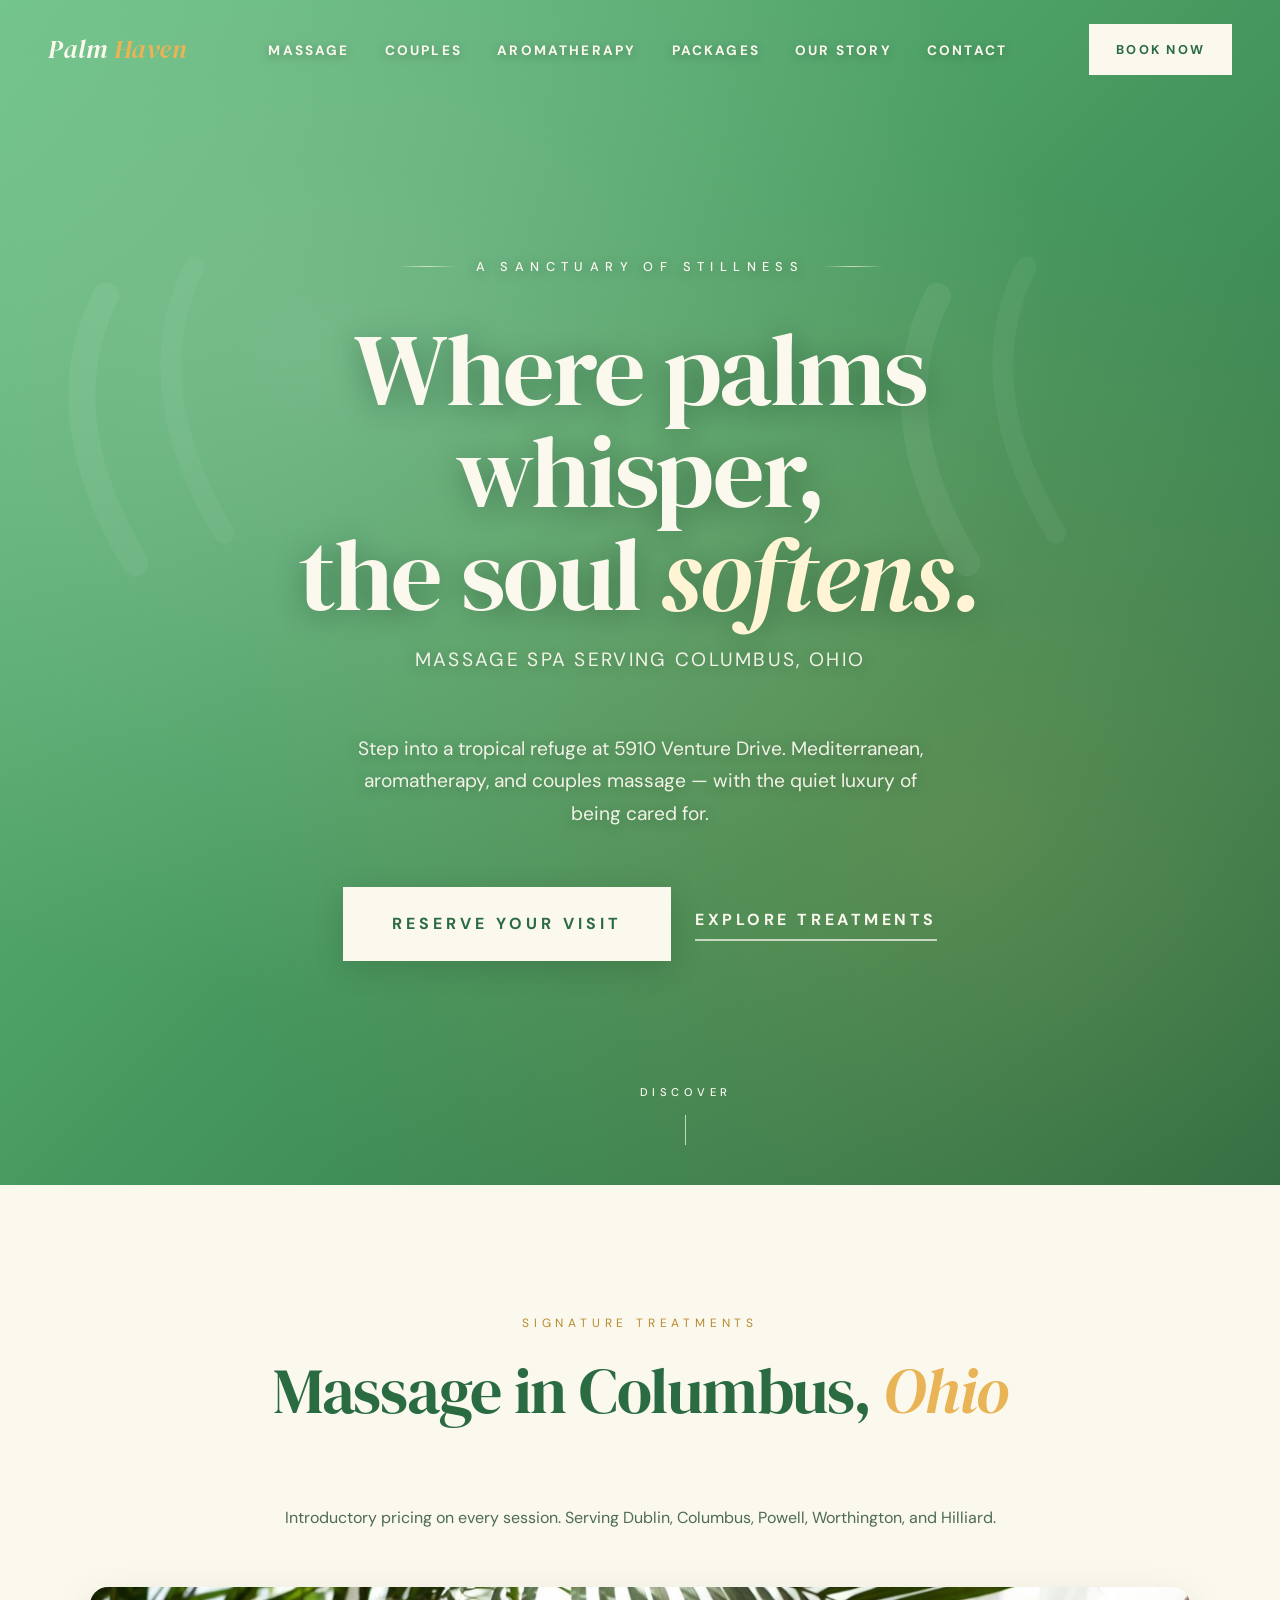
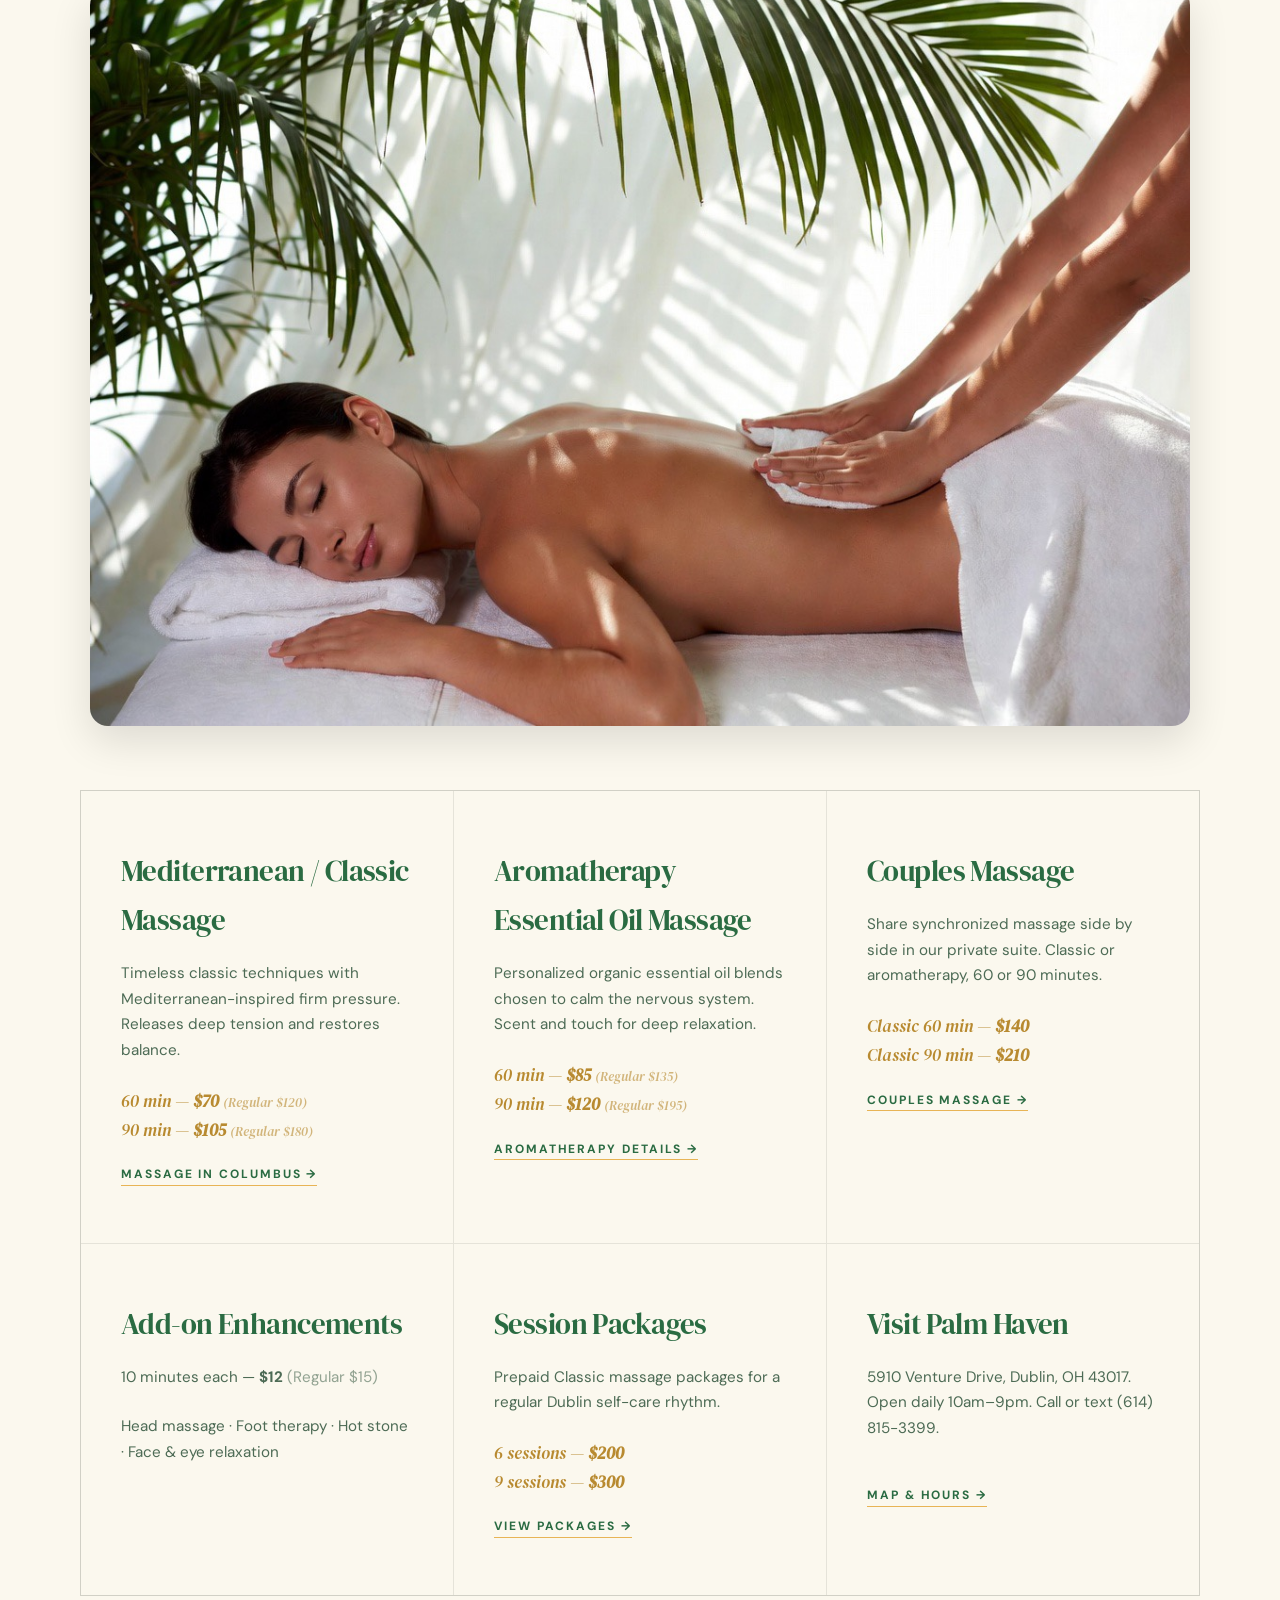
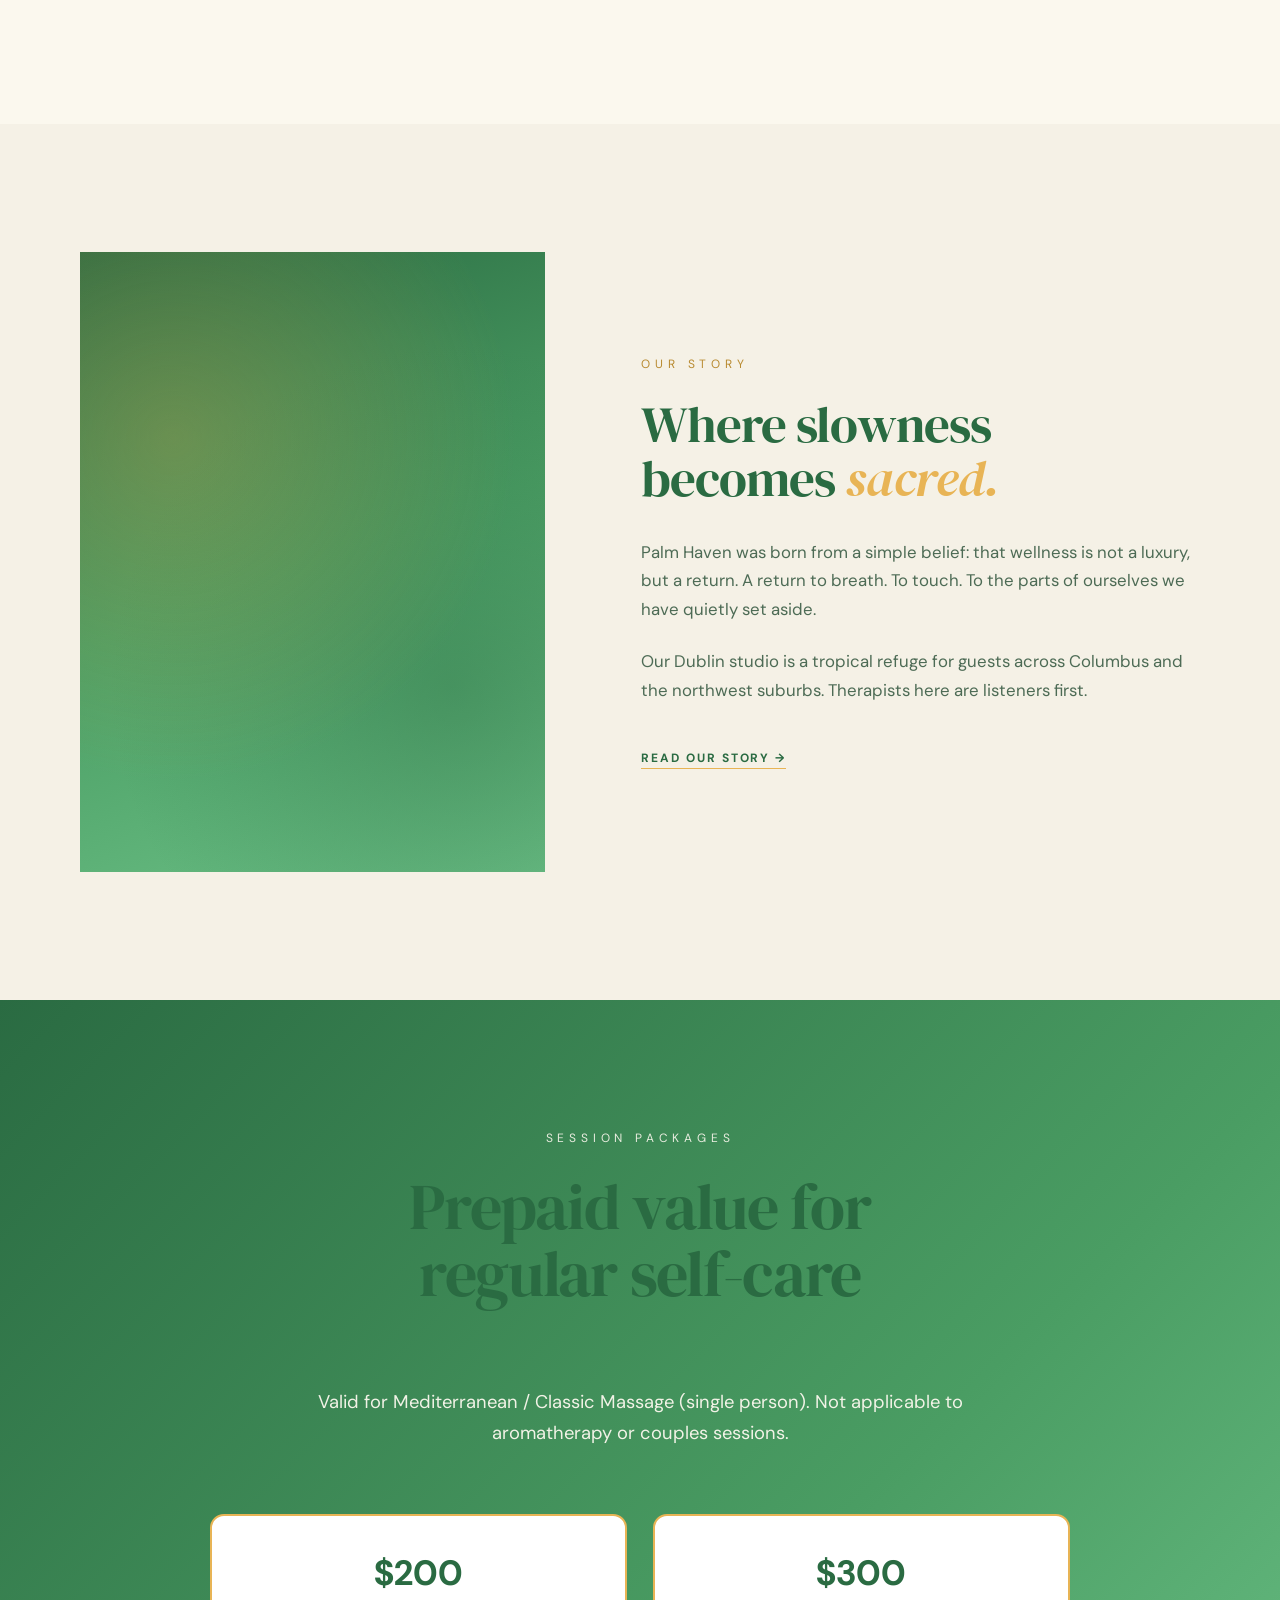
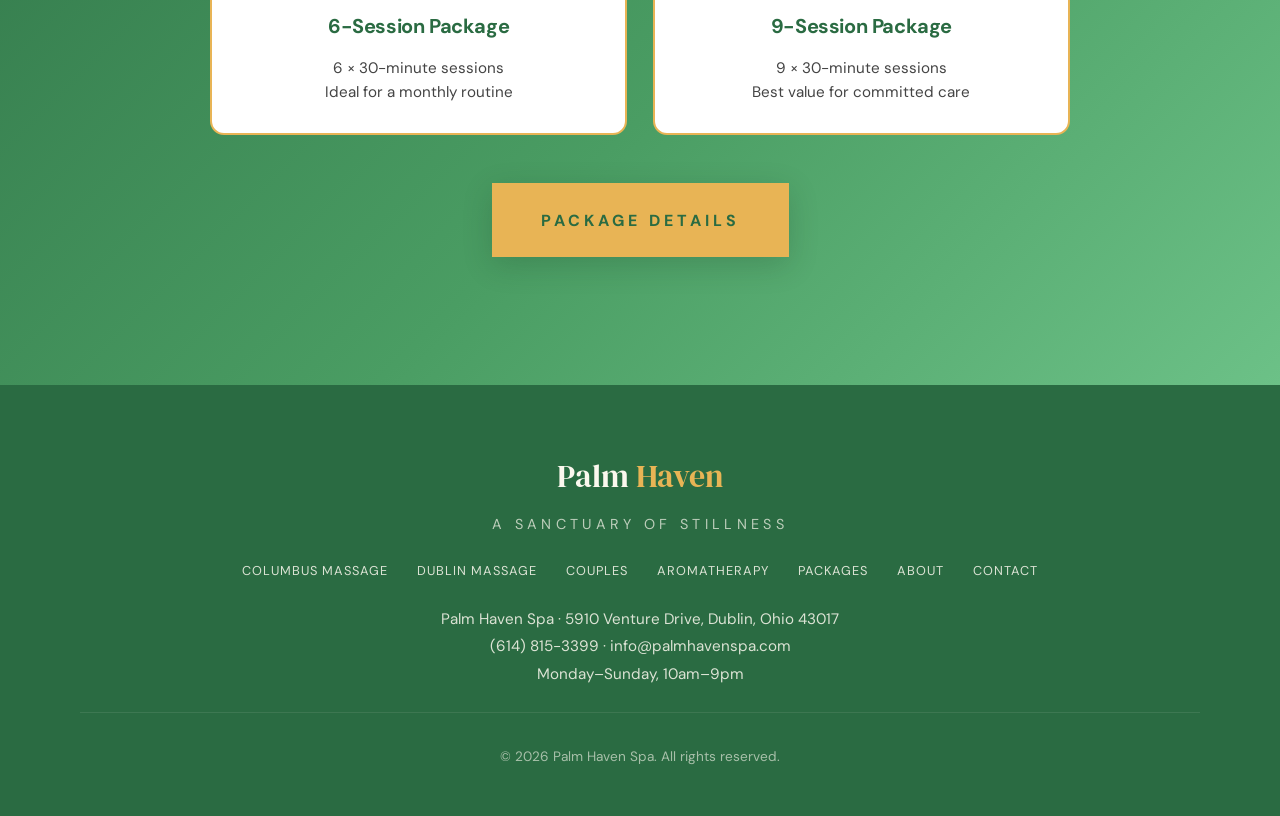
==== index.html @ 1893ad21 "Update index.html" ====
<!DOCTYPE html>
<html lang="en">
<head>
  <meta charset="UTF-8">
  <meta name="viewport" content="width=device-width, initial-scale=1.0">
  <title>Massage Spa in Columbus, Ohio | Palm Haven Spa</title>
  <meta name="description" content="Massage spa serving Columbus, Ohio. Classic 60 min $70, 90 min $105. Northwest Columbus studio in Dublin at 5910 Venture Drive. Open daily 10am–9pm.">
  <link rel="canonical" href="https://palmhavenspa.com/">
  <meta property="og:title" content="Massage Spa in Columbus, Ohio | Palm Haven Spa">
  <meta property="og:description" content="Classic, aromatherapy, and couples massage for Columbus. Studio in Dublin, OH.">
  <meta property="og:url" content="https://palmhavenspa.com/">
  <meta property="og:type" content="website">
  <meta name="robots" content="index, follow">
  <link rel="preconnect" href="https://fonts.googleapis.com">
  <link rel="preconnect" href="https://fonts.gstatic.com" crossorigin>
  <link href="https://fonts.googleapis.com/css2?family=DM+Sans:wght@300;400;500;700&family=DM+Serif+Display:ital@0;1&display=swap" rel="stylesheet">
  <link rel="stylesheet" href="styles.css">
  <script type="application/ld+json">
  {
    "@context": "https://schema.org",
    "@type": "DaySpa",
    "name": "Palm Haven Spa",
    "url": "https://palmhavenspa.com/",
    "telephone": "+16148153399",
    "email": "info@palmhavenspa.com",
    "image": "https://palmhavenspa.com/images/6GaKy.jpg",
    "address": {
      "@type": "PostalAddress",
      "streetAddress": "5910 Venture Drive, Suite A",
      "addressLocality": "Dublin",
      "addressRegion": "OH",
      "postalCode": "43017",
      "addressCountry": "US"
    },
    "openingHours": "Mo-Su 10:00-21:00",
    "priceRange": "$$",
    "areaServed": ["Dublin OH", "Columbus OH", "Powell OH", "Worthington OH", "Hilliard OH"]
  }
  </script>
</head>
<body>
<nav>
  <a class="logo" href="/">Palm <span>Haven</span></a>
  <button class="nav-toggle" aria-label="Open menu"><span></span></button>
  <ul class="nav-links">
    <li><a href="/massage-columbus-ohio/">Massage</a></li>
    <li><a href="/couples-massage-columbus-ohio/">Couples</a></li>
    <li><a href="/aromatherapy-massage-dublin/">Aromatherapy</a></li>
    <li><a href="/packages/">Packages</a></li>
    <li><a href="/about/">Our Story</a></li>
    <li><a href="/contact/">Contact</a></li>
  </ul>
  <a href="https://www.vagaro.com/palmhavenspa" target="_blank" rel="noopener" class="nav-cta">Book Now</a>
</nav>

<section class="hero">
  <svg class="palm-decoration palm-decoration--left" viewBox="0 0 400 800" xmlns="http://www.w3.org/2000/svg" preserveAspectRatio="xMidYMid slice" aria-hidden="true">
    <path d="M120 200 Q80 280 140 380" fill="none" stroke="#fff" stroke-width="18" stroke-opacity="0.15" stroke-linecap="round"/>
    <path d="M180 180 Q140 260 200 360" fill="none" stroke="#fff" stroke-width="14" stroke-opacity="0.12" stroke-linecap="round"/>
  </svg>
  <svg class="palm-decoration palm-decoration--right" viewBox="0 0 400 800" xmlns="http://www.w3.org/2000/svg" preserveAspectRatio="xMidYMid slice" aria-hidden="true">
    <path d="M280 200 Q320 280 260 380" fill="none" stroke="#fff" stroke-width="18" stroke-opacity="0.15" stroke-linecap="round"/>
    <path d="M220 180 Q260 260 200 360" fill="none" stroke="#fff" stroke-width="14" stroke-opacity="0.12" stroke-linecap="round"/>
  </svg>
  <div class="hero-content">
    <div class="hero-eyebrow">A Sanctuary of Stillness</div>
    <h1>Where palms whisper,<br>the soul <em>softens.</em></h1>
    <p class="hero-sub">Massage spa serving Columbus, Ohio</p>
    <p>Step into a tropical refuge at 5910 Venture Drive. Mediterranean, aromatherapy, and couples massage — with the quiet luxury of being cared for.</p>
    <div class="hero-buttons">
      <a href="https://www.vagaro.com/palmhavenspa" target="_blank" rel="noopener" class="btn-primary">Reserve Your Visit</a>
      <a href="#services" class="btn-secondary">Explore Treatments</a>
    </div>
  </div>
  <div class="hero-scroll">Discover</div>
</section>

<section class="services" id="services">
  <div class="section-header">
    <div class="section-eyebrow">Signature Treatments</div>
    <h2>Massage in Columbus, <em>Ohio</em></h2>
  </div>
  <p style="text-align:center;max-width:720px;margin:0 auto 3.5rem;color:var(--ink-soft);">Introductory pricing on every session. Serving Dublin, Columbus, Powell, Worthington, and Hilliard.</p>
  <div style="max-width:1100px;margin:0 auto 4rem;border-radius:18px;overflow:hidden;box-shadow:0 15px 40px rgba(0,0,0,0.12);">
    <img src="images/6GaKy.jpg" alt="Relaxing professional massage at Palm Haven Spa in Dublin Ohio">
  </div>
  <div class="services-grid">
    <div class="service-card">
      <h3>Mediterranean / Classic Massage</h3>
      <p>Timeless classic techniques with Mediterranean-inspired firm pressure. Releases deep tension and restores balance.</p>
      <div class="service-price" style="font-size:1.05rem;">
        <div>60 min — <strong>$70</strong> <span style="font-size:0.82rem;opacity:0.6;">(Regular $120)</span></div>
        <div>90 min — <strong>$105</strong> <span style="font-size:0.82rem;opacity:0.6;">(Regular $180)</span></div>
      </div>
      <a class="card-link" href="/massage-columbus-ohio/">Massage in Columbus →</a>
    </div>
    <div class="service-card">
      <h3>Aromatherapy Essential Oil Massage</h3>
      <p>Personalized organic essential oil blends chosen to calm the nervous system. Scent and touch for deep relaxation.</p>
      <div class="service-price" style="font-size:1.05rem;">
        <div>60 min — <strong>$85</strong> <span style="font-size:0.82rem;opacity:0.6;">(Regular $135)</span></div>
        <div>90 min — <strong>$120</strong> <span style="font-size:0.82rem;opacity:0.6;">(Regular $195)</span></div>
      </div>
      <a class="card-link" href="/aromatherapy-massage-dublin/">Aromatherapy details →</a>
    </div>
    <div class="service-card">
      <h3>Couples Massage</h3>
      <p>Share synchronized massage side by side in our private suite. Classic or aromatherapy, 60 or 90 minutes.</p>
      <div class="service-price" style="font-size:1.05rem;">
        <div>Classic 60 min — <strong>$140</strong></div>
        <div>Classic 90 min — <strong>$210</strong></div>
      </div>
      <a class="card-link" href="/couples-massage-columbus-ohio/">Couples massage →</a>
    </div>
    <div class="service-card">
      <h3>Add-on Enhancements</h3>
      <p>10 minutes each — <strong>$12</strong> <span style="opacity:0.6;">(Regular $15)</span></p>
      <p style="margin-bottom:0;">Head massage · Foot therapy · Hot stone · Face &amp; eye relaxation</p>
    </div>
    <div class="service-card">
      <h3>Session Packages</h3>
      <p>Prepaid Classic massage packages for a regular Dublin self-care rhythm.</p>
      <div class="service-price" style="font-size:1.05rem;">
        <div>6 sessions — <strong>$200</strong></div>
        <div>9 sessions — <strong>$300</strong></div>
      </div>
      <a class="card-link" href="/packages/">View packages →</a>
    </div>
    <div class="service-card">
      <h3>Visit Palm Haven</h3>
      <p>5910 Venture Drive, Dublin, OH 43017. Open daily 10am–9pm. Call or text (614) 815-3399.</p>
      <a class="card-link" href="/contact/">Map &amp; hours →</a>
    </div>
  </div>
</section>

<section id="story">
  <div class="story">
    <div class="story-image" role="img" aria-label="Palm Haven Spa sanctuary"></div>
    <div class="story-text">
      <div class="section-eyebrow">Our Story</div>
      <h2>Where slowness<br>becomes <em>sacred.</em></h2>
      <p>Palm Haven was born from a simple belief: that wellness is not a luxury, but a return. A return to breath. To touch. To the parts of ourselves we have quietly set aside.</p>
      <p>Our Dublin studio is a tropical refuge for guests across Columbus and the northwest suburbs. Therapists here are listeners first.</p>
      <a class="card-link" href="/about/">Read our story →</a>
    </div>
  </div>
</section>

<section class="ritual" id="packages-preview">
  <div class="section-header">
    <div class="section-eyebrow" style="color:var(--cream);opacity:0.9;">Session Packages</div>
    <h2>Prepaid value for<br>regular self-care</h2>
  </div>
  <p class="ritual-text">Valid for Mediterranean / Classic Massage (single person). Not applicable to aromatherapy or couples sessions.</p>
  <div class="pkg-grid">
    <div class="pkg-card">
      <div class="amt">$200</div>
      <h3>6-Session Package</h3>
      <p>6 × 30-minute sessions<br>Ideal for a monthly routine</p>
    </div>
    <div class="pkg-card">
      <div class="amt">$300</div>
      <h3>9-Session Package</h3>
      <p>9 × 30-minute sessions<br>Best value for committed care</p>
    </div>
  </div>
  <div style="text-align:center;margin-top:3rem;">
    <a href="/packages/" class="btn-primary" style="background:var(--gold);border-color:var(--gold);color:var(--leaf-deep);">Package details</a>
  </div>
</section>

<footer>
  <a class="footer-logo" href="/">Palm <span>Haven</span></a>
  <div class="footer-tag">A Sanctuary of Stillness</div>
  <div class="footer-nav">
    <a href="/massage-columbus-ohio/">Columbus Massage</a>
    <a href="/massage-dublin-ohio/">Dublin Massage</a>
    <a href="/couples-massage-columbus-ohio/">Couples</a>
    <a href="/aromatherapy-massage-dublin/">Aromatherapy</a>
    <a href="/packages/">Packages</a>
    <a href="/about/">About</a>
    <a href="/contact/">Contact</a>
  </div>
  <div class="footer-nap">
    Palm Haven Spa · 5910 Venture Drive, Dublin, Ohio 43017<br>
    <a href="tel:+16148153399">(614) 815-3399</a> · <a href="mailto:info@palmhavenspa.com">info@palmhavenspa.com</a><br>
    Monday–Sunday, 10am–9pm
  </div>
  <div class="footer-bottom">© 2026 Palm Haven Spa. All rights reserved.</div>
</footer>
<script src="script.js"></script>
</body>
</html>
---- styles.css ----
:root {
  --bg: #f5f1e6;
  --bg-deep: #ebe2c8;
  --ink: #1f4030;
  --ink-soft: #4d6b55;
  --gold: #e8b455;
  --gold-deep: #b88a30;
  --leaf: #4a9d63;
  --leaf-deep: #2a6b42;
  --cream: #fbf8ee;
}
* { box-sizing: border-box; margin: 0; padding: 0; }
html { scroll-behavior: smooth; }
body {
  font-family: 'DM Sans', sans-serif;
  font-weight: 400;
  color: var(--ink);
  background: var(--bg);
  line-height: 1.7;
  overflow-x: hidden;
}
h1, h2, h3, .display {
  font-family: 'DM Serif Display', serif;
  font-weight: 400;
  letter-spacing: -0.02em;
}
img { max-width: 100%; height: auto; display: block; }
a { color: inherit; }

nav {
  position: fixed;
  top: 0; left: 0; right: 0;
  z-index: 100;
  padding: 1.5rem 3rem;
  display: flex;
  justify-content: space-between;
  align-items: center;
  background: transparent;
  transition: background 0.4s, backdrop-filter 0.4s, border-color 0.4s;
  border-bottom: 1px solid transparent;
}
nav.nav-scrolled, body.inner nav {
  background: rgba(251, 248, 238, 0.92);
  backdrop-filter: blur(12px);
  -webkit-backdrop-filter: blur(12px);
  border-bottom: 1px solid rgba(31, 64, 48, 0.08);
}
.logo {
  font-family: 'DM Serif Display', serif;
  font-size: 1.6rem;
  font-style: italic;
  letter-spacing: 0.02em;
  color: var(--cream);
  text-decoration: none;
  transition: color 0.4s;
}
.logo span { color: var(--gold); }
nav.nav-scrolled .logo, body.inner .logo { color: var(--leaf-deep); }
.nav-links {
  display: flex;
  gap: 2.2rem;
  list-style: none;
  align-items: center;
}
.nav-links a {
  text-decoration: none;
  color: var(--cream);
  font-size: 0.85rem;
  font-weight: 700;
  letter-spacing: 0.16em;
  text-transform: uppercase;
  transition: color 0.3s;
  position: relative;
  text-shadow: 0 2px 10px rgba(20, 50, 30, 0.35);
}
nav.nav-scrolled .nav-links a, body.inner .nav-links a {
  color: var(--leaf-deep);
  text-shadow: none;
}
.nav-links a::after {
  content: '';
  position: absolute;
  bottom: -4px; left: 0;
  width: 0; height: 1px;
  background: var(--gold);
  transition: width 0.4s ease;
}
.nav-links a:hover { color: var(--cream); }
nav.nav-scrolled .nav-links a:hover, body.inner .nav-links a:hover { color: var(--leaf-deep); }
.nav-links a:hover::after { width: 100%; }
.nav-links a.active::after { width: 100%; }
.nav-cta {
  padding: 0.85rem 1.6rem;
  background: var(--cream);
  color: var(--leaf-deep);
  text-decoration: none;
  font-size: 0.8rem;
  font-weight: 700;
  letter-spacing: 0.18em;
  text-transform: uppercase;
  transition: all 0.3s;
  border: 1px solid var(--cream);
  white-space: nowrap;
}
nav.nav-scrolled .nav-cta, body.inner .nav-cta {
  background: var(--leaf-deep);
  color: var(--cream);
  border-color: var(--leaf-deep);
}
.nav-cta:hover { background: var(--gold); color: var(--leaf-deep); border-color: var(--gold); }
.nav-toggle {
  display: none;
  background: none;
  border: 0;
  cursor: pointer;
  width: 42px;
  height: 42px;
  position: relative;
  z-index: 101;
}
.nav-toggle span,
.nav-toggle span::before,
.nav-toggle span::after {
  display: block;
  width: 22px;
  height: 2px;
  background: var(--cream);
  position: relative;
  transition: 0.3s;
}
nav.nav-scrolled .nav-toggle span,
nav.nav-scrolled .nav-toggle span::before,
nav.nav-scrolled .nav-toggle span::after,
body.inner .nav-toggle span,
body.inner .nav-toggle span::before,
body.inner .nav-toggle span::after { background: var(--leaf-deep); }
.nav-toggle span::before,
.nav-toggle span::after {
  content: '';
  position: absolute;
  left: 0;
}
.nav-toggle span::before { top: -7px; }
.nav-toggle span::after { top: 7px; }

.hero {
  min-height: 100vh;
  position: relative;
  overflow: hidden;
  background: linear-gradient(135deg, #6cc187 0%, #4a9d63 45%, #2a6b42 100%);
  display: flex;
  align-items: center;
  justify-content: center;
}
.hero::before {
  content: '';
  position: absolute;
  inset: 0;
  background:
    radial-gradient(ellipse at 25% 30%, rgba(251, 248, 238, 0.18), transparent 55%),
    radial-gradient(ellipse at 75% 70%, rgba(232, 180, 85, 0.18), transparent 55%);
  pointer-events: none;
  z-index: 1;
}
.hero-content {
  padding: 8rem 2rem 6rem;
  text-align: center;
  position: relative;
  z-index: 5;
  max-width: 920px;
}
.hero-eyebrow {
  font-size: 0.8rem;
  font-weight: 500;
  letter-spacing: 0.5em;
  text-transform: uppercase;
  color: var(--cream);
  margin-bottom: 2.5rem;
  display: flex;
  align-items: center;
  justify-content: center;
  gap: 1.2rem;
  opacity: 0;
  animation: fadeUp 1s 0.2s forwards;
  text-shadow: 0 2px 12px rgba(20, 50, 30, 0.4);
}
.hero-eyebrow::before,
.hero-eyebrow::after {
  content: '';
  width: 60px; height: 1px;
  background: linear-gradient(90deg, transparent, var(--cream), transparent);
  opacity: 0.7;
}
.hero h1 {
  font-size: clamp(3rem, 8vw, 6.5rem);
  line-height: 1;
  margin-bottom: 1.2rem;
  color: var(--cream);
  opacity: 0;
  animation: fadeUp 1.2s 0.4s forwards;
  text-shadow: 0 4px 30px rgba(20, 50, 30, 0.4);
}
.hero h1 em { font-style: italic; color: #fff5d4; }
.hero-sub {
  font-size: 1rem;
  letter-spacing: 0.12em;
  text-transform: uppercase;
  color: #fff5d4;
  margin-bottom: 1.5rem;
  opacity: 0;
  animation: fadeUp 1.2s 0.5s forwards;
}
.hero p {
  font-size: 1.2rem;
  color: rgba(251, 248, 238, 0.95);
  max-width: 580px;
  margin: 0 auto 3.5rem;
  opacity: 0;
  animation: fadeUp 1.2s 0.6s forwards;
  line-height: 1.7;
  text-shadow: 0 2px 14px rgba(20, 50, 30, 0.35);
}
.hero-buttons {
  display: flex;
  gap: 1.5rem;
  align-items: center;
  justify-content: center;
  flex-wrap: wrap;
  opacity: 0;
  animation: fadeUp 1.2s 0.8s forwards;
}
.btn-primary {
  padding: 1.4rem 3rem;
  background: var(--cream);
  color: var(--leaf-deep);
  text-decoration: none;
  font-size: 1rem;
  font-weight: 700;
  letter-spacing: 0.25em;
  text-transform: uppercase;
  transition: all 0.4s;
  border: 1px solid var(--cream);
  box-shadow: 0 8px 30px rgba(20, 50, 30, 0.2);
  display: inline-block;
}
.btn-primary:hover { background: transparent; color: var(--cream); }
.btn-secondary {
  color: var(--cream);
  text-decoration: none;
  font-size: 1rem;
  font-weight: 700;
  letter-spacing: 0.22em;
  text-transform: uppercase;
  border-bottom: 2px solid rgba(251, 248, 238, 0.7);
  padding-bottom: 6px;
  transition: all 0.3s;
}
.btn-secondary:hover { color: #fff5d4; border-color: #fff5d4; }
.btn-dark {
  background: var(--leaf-deep);
  color: var(--cream);
  border-color: var(--leaf-deep);
}
.btn-dark:hover { background: var(--gold); color: var(--leaf-deep); border-color: var(--gold); }
.palm-decoration {
  position: absolute;
  top: 0;
  height: 100%;
  width: 35%;
  opacity: 0.4;
  pointer-events: none;
  z-index: 2;
}
.palm-decoration--left { left: 0; }
.palm-decoration--right { right: 0; transform: scaleX(-1); }
.hero-scroll {
  position: absolute;
  bottom: 2.5rem;
  left: 50%;
  color: var(--cream);
  font-size: 0.7rem;
  font-weight: 500;
  letter-spacing: 0.4em;
  text-transform: uppercase;
  z-index: 5;
  animation: fadeUp 1.2s 1.4s forwards, bounce 2.5s 2.5s infinite;
  opacity: 0;
}
.hero-scroll::after {
  content: '';
  display: block;
  width: 1px;
  height: 30px;
  background: var(--cream);
  margin: 0.8rem auto 0;
  opacity: 0.7;
}
@keyframes bounce {
  0%, 100% { transform: translate(-50%, 0); }
  50% { transform: translate(-50%, 8px); }
}
@keyframes fadeUp {
  from { opacity: 0; transform: translateY(30px); }
  to { opacity: 1; transform: translateY(0); }
}

section { padding: 8rem 5rem; position: relative; }
.section-header { text-align: center; margin-bottom: 5rem; }
.section-eyebrow {
  font-size: 0.75rem;
  letter-spacing: 0.4em;
  text-transform: uppercase;
  color: var(--gold-deep);
  margin-bottom: 1.5rem;
}
.section-header h2 {
  font-size: clamp(2.5rem, 5vw, 4rem);
  color: var(--leaf-deep);
  line-height: 1.05;
  max-width: 800px;
  margin: 0 auto;
}
.section-header h2 em { color: var(--gold); font-style: italic; }

.services { background: var(--cream); }
.services-grid {
  display: grid;
  grid-template-columns: repeat(3, 1fr);
  gap: 1px;
  background: rgba(31, 42, 36, 0.1);
  max-width: 1300px;
  margin: 0 auto;
  border: 1px solid rgba(31, 42, 36, 0.1);
}
.service-card {
  background: var(--cream);
  padding: 3.5rem 2.5rem;
  transition: background 0.4s;
  position: relative;
}
.service-card:hover { background: var(--bg); }
.service-icon {
  width: 64px; height: 64px;
  margin-bottom: 2rem;
  color: var(--gold);
}
.service-card h3 {
  font-size: 1.8rem;
  margin-bottom: 1rem;
  color: var(--leaf-deep);
}
.service-card p { color: var(--ink-soft); margin-bottom: 1.5rem; font-size: 0.95rem; }
.service-price {
  font-family: 'DM Serif Display', serif;
  font-size: 1.4rem;
  color: var(--gold-deep);
  font-style: italic;
}
.card-link {
  display: inline-block;
  margin-top: 1.2rem;
  font-size: 0.75rem;
  letter-spacing: 0.16em;
  text-transform: uppercase;
  font-weight: 700;
  color: var(--leaf-deep);
  text-decoration: none;
  border-bottom: 1px solid var(--gold);
}

.story {
  display: grid;
  grid-template-columns: 1fr 1.2fr;
  gap: 6rem;
  align-items: center;
  max-width: 1300px;
  margin: 0 auto;
}
.story-image {
  aspect-ratio: 3/4;
  background: linear-gradient(160deg, #2a6b42 0%, #4a9d63 50%, #6cc187 100%);
  position: relative;
  overflow: hidden;
}
.story-image::after {
  content: '';
  position: absolute;
  inset: 0;
  background:
    radial-gradient(circle at 20% 30%, rgba(212, 166, 74, 0.3), transparent 60%),
    radial-gradient(circle at 80% 70%, rgba(42, 107, 66, 0.4), transparent 60%);
}
.story-text h2 {
  font-size: clamp(2.5rem, 4vw, 3.5rem);
  color: var(--leaf-deep);
  margin-bottom: 2rem;
  line-height: 1.05;
}
.story-text h2 em { color: var(--gold); font-style: italic; }
.story-text p { color: var(--ink-soft); margin-bottom: 1.5rem; font-size: 1.05rem; }

.ritual {
  background: linear-gradient(135deg, var(--leaf-deep) 0%, var(--leaf) 60%, #6cc187 100%);
  color: var(--cream);
}
.ritual-text {
  max-width: 700px;
  margin: 0 auto 4rem;
  text-align: center;
  font-size: 1.15rem;
  opacity: 0.95;
}
.pkg-grid {
  max-width: 860px;
  margin: 0 auto;
  display: grid;
  grid-template-columns: repeat(auto-fit, minmax(280px, 1fr));
  gap: 1.6rem;
}
.pkg-card {
  background: white;
  border: 2px solid #e8b455;
  border-radius: 14px;
  padding: 1.8rem 1.5rem;
  text-align: center;
}
.pkg-card .amt { font-size: 2.2rem; font-weight: 700; color: #2a6b42; }
.pkg-card h3 { font-size: 1.25rem; color: #2a6b42; margin: 0.3rem 0 0.8rem; font-family: 'DM Sans', sans-serif; font-weight: 700; }
.pkg-card p { font-size: 0.95rem; line-height: 1.6; color: #444; }

.contact { background: var(--bg); }
.contact-grid {
  display: grid;
  grid-template-columns: 1fr 1.1fr;
  gap: 6rem;
  max-width: 1300px;
  margin: 0 auto;
}
.contact-detail { margin-bottom: 2rem; }
.contact-detail-label {
  font-size: 0.75rem;
  letter-spacing: 0.4em;
  text-transform: uppercase;
  color: var(--gold-deep);
  margin-bottom: 0.5rem;
}
.contact-detail p, .contact-detail a { font-size: 1.1rem; text-decoration: none; }
.booking-form {
  background: var(--cream);
  padding: 3rem;
  border: 1px solid rgba(31, 42, 36, 0.1);
}
.form-group { margin-bottom: 1.5rem; }
.form-row { display: grid; grid-template-columns: 1fr 1fr; gap: 1.5rem; }
label {
  display: block;
  font-size: 0.75rem;
  letter-spacing: 0.18em;
  text-transform: uppercase;
  color: var(--ink-soft);
  margin-bottom: 0.6rem;
}
input, select, textarea {
  width: 100%;
  padding: 1rem 1.2rem;
  border: 1px solid rgba(31, 42, 36, 0.15);
  background: var(--bg);
  color: var(--ink);
  font-size: 1rem;
  font-family: inherit;
}
input:focus, select:focus, textarea:focus {
  outline: none;
  border-color: var(--gold);
  background: #fff;
}
.form-submit {
  width: 100%;
  padding: 1.3rem;
  background: var(--leaf-deep);
  color: var(--cream);
  border: none;
  font-size: 1rem;
  font-weight: 700;
  letter-spacing: 0.25em;
  text-transform: uppercase;
  cursor: pointer;
}
.form-submit:hover { background: var(--gold); color: var(--leaf-deep); }

footer {
  background: var(--leaf-deep);
  color: var(--cream);
  padding: 4rem 5rem 3rem;
  text-align: center;
}
.footer-logo {
  font-family: 'DM Serif Display', serif;
  font-size: 2rem;
  margin-bottom: 0.5rem;
  text-decoration: none;
  display: inline-block;
}
.footer-logo span { color: var(--gold); }
.footer-tag {
  font-size: 0.9rem;
  letter-spacing: 0.3em;
  text-transform: uppercase;
  opacity: 0.7;
  margin-bottom: 1.5rem;
}
.footer-nav {
  display: flex;
  flex-wrap: wrap;
  justify-content: center;
  gap: 1.2rem 1.8rem;
  margin-bottom: 1.5rem;
}
.footer-nav a {
  color: var(--cream);
  text-decoration: none;
  font-size: 0.8rem;
  letter-spacing: 0.08em;
  text-transform: uppercase;
  opacity: 0.85;
}
.footer-nav a:hover { color: var(--gold); }
.footer-nap { font-size: 0.95rem; opacity: 0.85; margin-bottom: 1.5rem; line-height: 1.8; }
.footer-nap a { color: var(--cream); text-decoration: none; }
.footer-bottom {
  font-size: 0.85rem;
  opacity: 0.6;
  padding-top: 2rem;
  border-top: 1px solid rgba(251, 248, 238, 0.15);
}

.page-hero {
  background: linear-gradient(135deg, #6cc187 0%, #4a9d63 45%, #2a6b42 100%);
  color: var(--cream);
  padding: 9rem 5rem 4.5rem;
  text-align: center;
}
.page-hero h1 {
  font-size: clamp(2.4rem, 5vw, 4.2rem);
  line-height: 1.08;
  margin-bottom: 1rem;
}
.page-hero p { max-width: 640px; margin: 0 auto; opacity: 0.95; font-size: 1.1rem; }
.crumbs {
  font-size: 0.78rem;
  letter-spacing: 0.12em;
  text-transform: uppercase;
  opacity: 0.8;
  margin-bottom: 1.4rem;
}
.crumbs a { color: #fff5d4; text-decoration: none; }
.prose {
  max-width: 760px;
  margin: 0 auto;
}
.prose h2 {
  color: var(--leaf-deep);
  font-size: clamp(1.8rem, 3vw, 2.4rem);
  margin: 2.5rem 0 1rem;
}
.prose p, .prose li { color: var(--ink-soft); font-size: 1.05rem; margin-bottom: 1.1rem; }
.prose ul { padding-left: 1.2rem; margin-bottom: 1.4rem; }
.price-box {
  max-width: 760px;
  margin: 2rem auto;
  background: var(--cream);
  border: 1px solid rgba(31,42,36,0.1);
  padding: 2rem;
}
.price-box h3 { color: var(--leaf-deep); margin-bottom: 1rem; font-size: 1.5rem; }
.price-row {
  display: flex;
  justify-content: space-between;
  gap: 1rem;
  padding: 0.7rem 0;
  border-bottom: 1px solid rgba(31,42,36,0.08);
  font-size: 1.05rem;
}
.price-row strong { color: var(--leaf-deep); font-family: 'DM Serif Display', serif; font-size: 1.3rem; font-weight: 400; }
.faq { max-width: 760px; margin: 0 auto; }
.faq details {
  background: var(--cream);
  border: 1px solid rgba(31,42,36,0.1);
  padding: 1rem 1.2rem;
  margin-bottom: 0.7rem;
}
.faq summary { cursor: pointer; font-weight: 700; color: var(--leaf-deep); }
.faq details p { margin: 0.8rem 0 0.2rem; color: var(--ink-soft); }
.map-wrap {
  margin-top: 2rem;
  border: 1px solid rgba(31,42,36,0.1);
  overflow: hidden;
  min-height: 280px;
}
.map-wrap iframe { width: 100%; height: 320px; border: 0; }
.cta-band {
  text-align: center;
  padding: 4rem 1.5rem 0;
}
.cta-band .btn-primary { color: var(--leaf-deep); }

@media (max-width: 968px) {
  nav { padding: 1rem 1.5rem; }
  .nav-toggle { display: block; }
  .nav-links {
    display: none;
    position: absolute;
    top: 100%;
    left: 0; right: 0;
    background: var(--cream);
    flex-direction: column;
    gap: 0;
    padding: 0.5rem 0 1rem;
    border-bottom: 1px solid rgba(31,64,48,0.08);
  }
  nav.open .nav-links { display: flex; }
  .nav-links a {
    color: var(--leaf-deep) !important;
    text-shadow: none;
    padding: 0.85rem 1.5rem;
    display: block;
  }
  .hero-content { padding: 7rem 1.5rem 5rem; }
  .palm-decoration { width: 50%; opacity: 0.22; }
  section, .page-hero { padding-left: 1.5rem; padding-right: 1.5rem; }
  .page-hero { padding-top: 8rem; padding-bottom: 3.2rem; }
  section { padding-top: 5rem; padding-bottom: 5rem; }
  .services-grid { grid-template-columns: 1fr; }
  .story { grid-template-columns: 1fr; gap: 3rem; }
  .contact-grid { grid-template-columns: 1fr; gap: 3rem; }
  .booking-form { padding: 2rem 1.5rem; }
  .form-row { grid-template-columns: 1fr; }
  footer { padding: 3rem 1.5rem 2rem; }
}
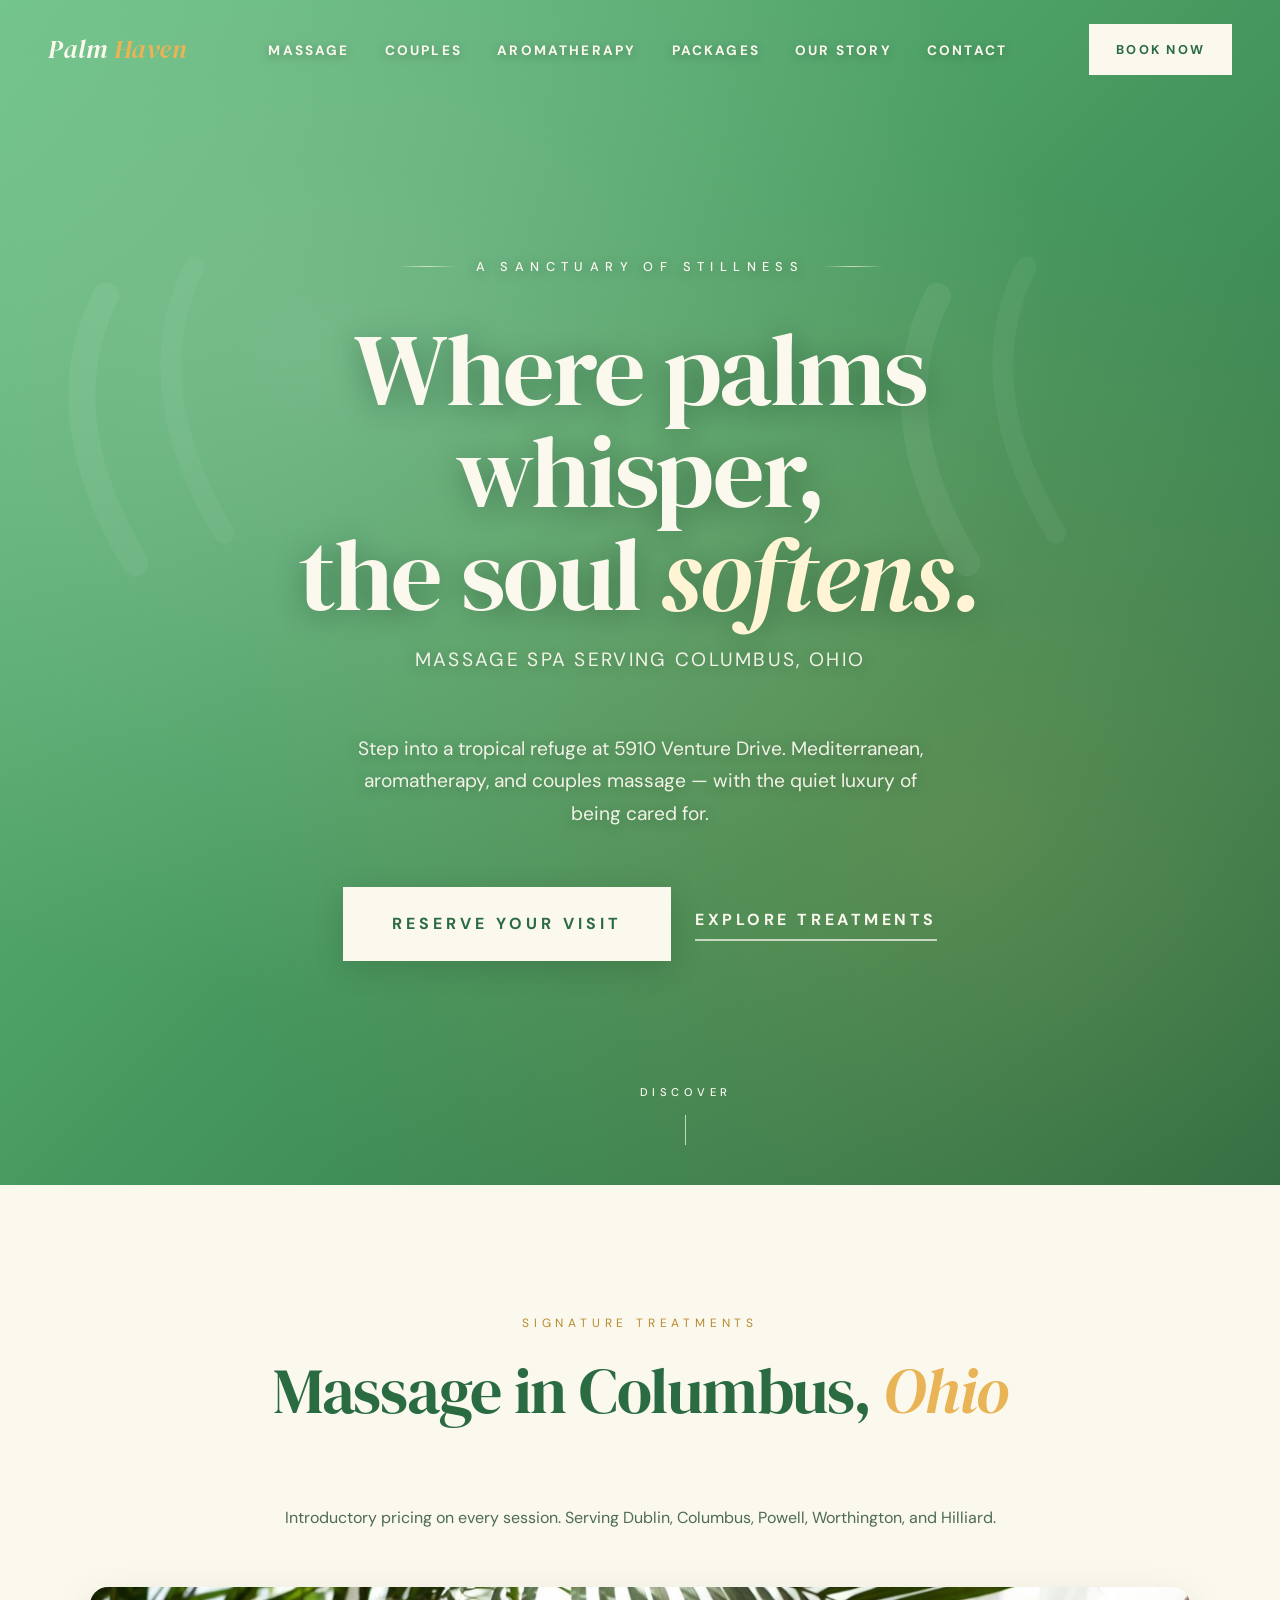
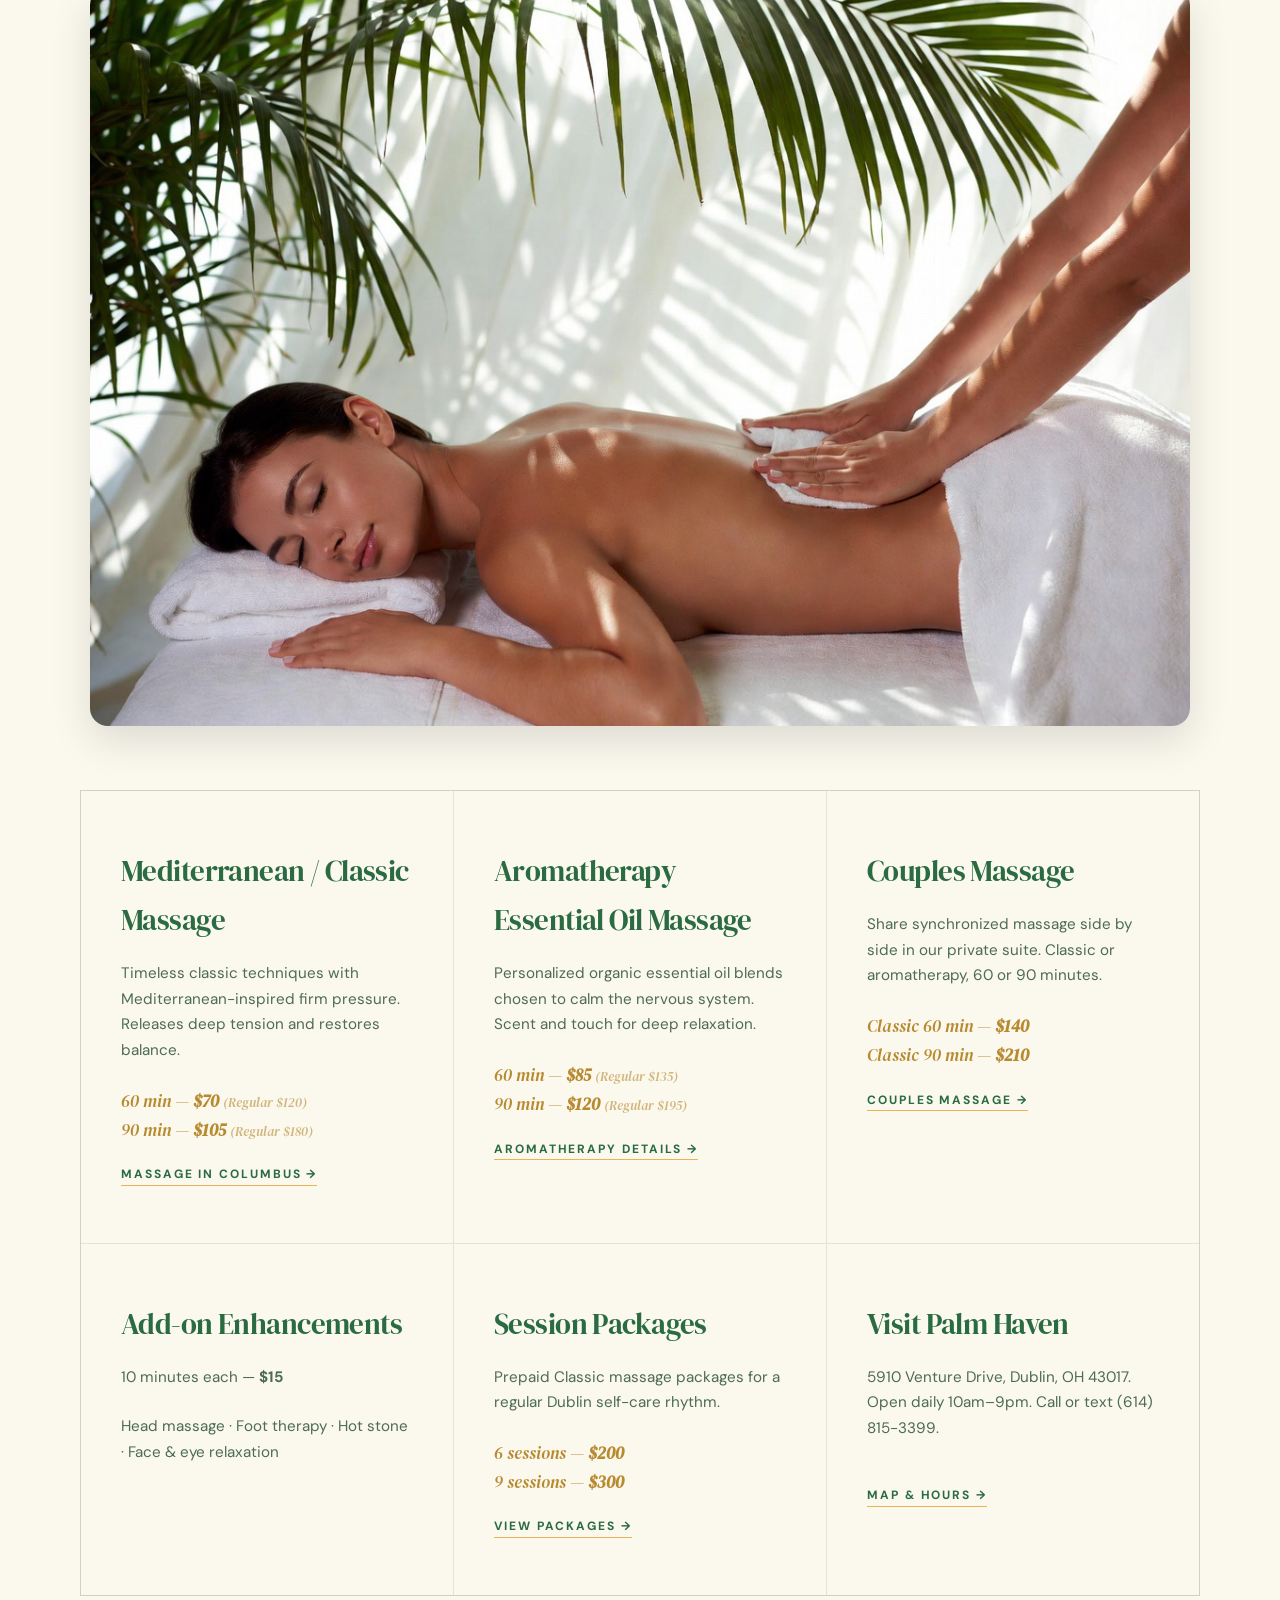
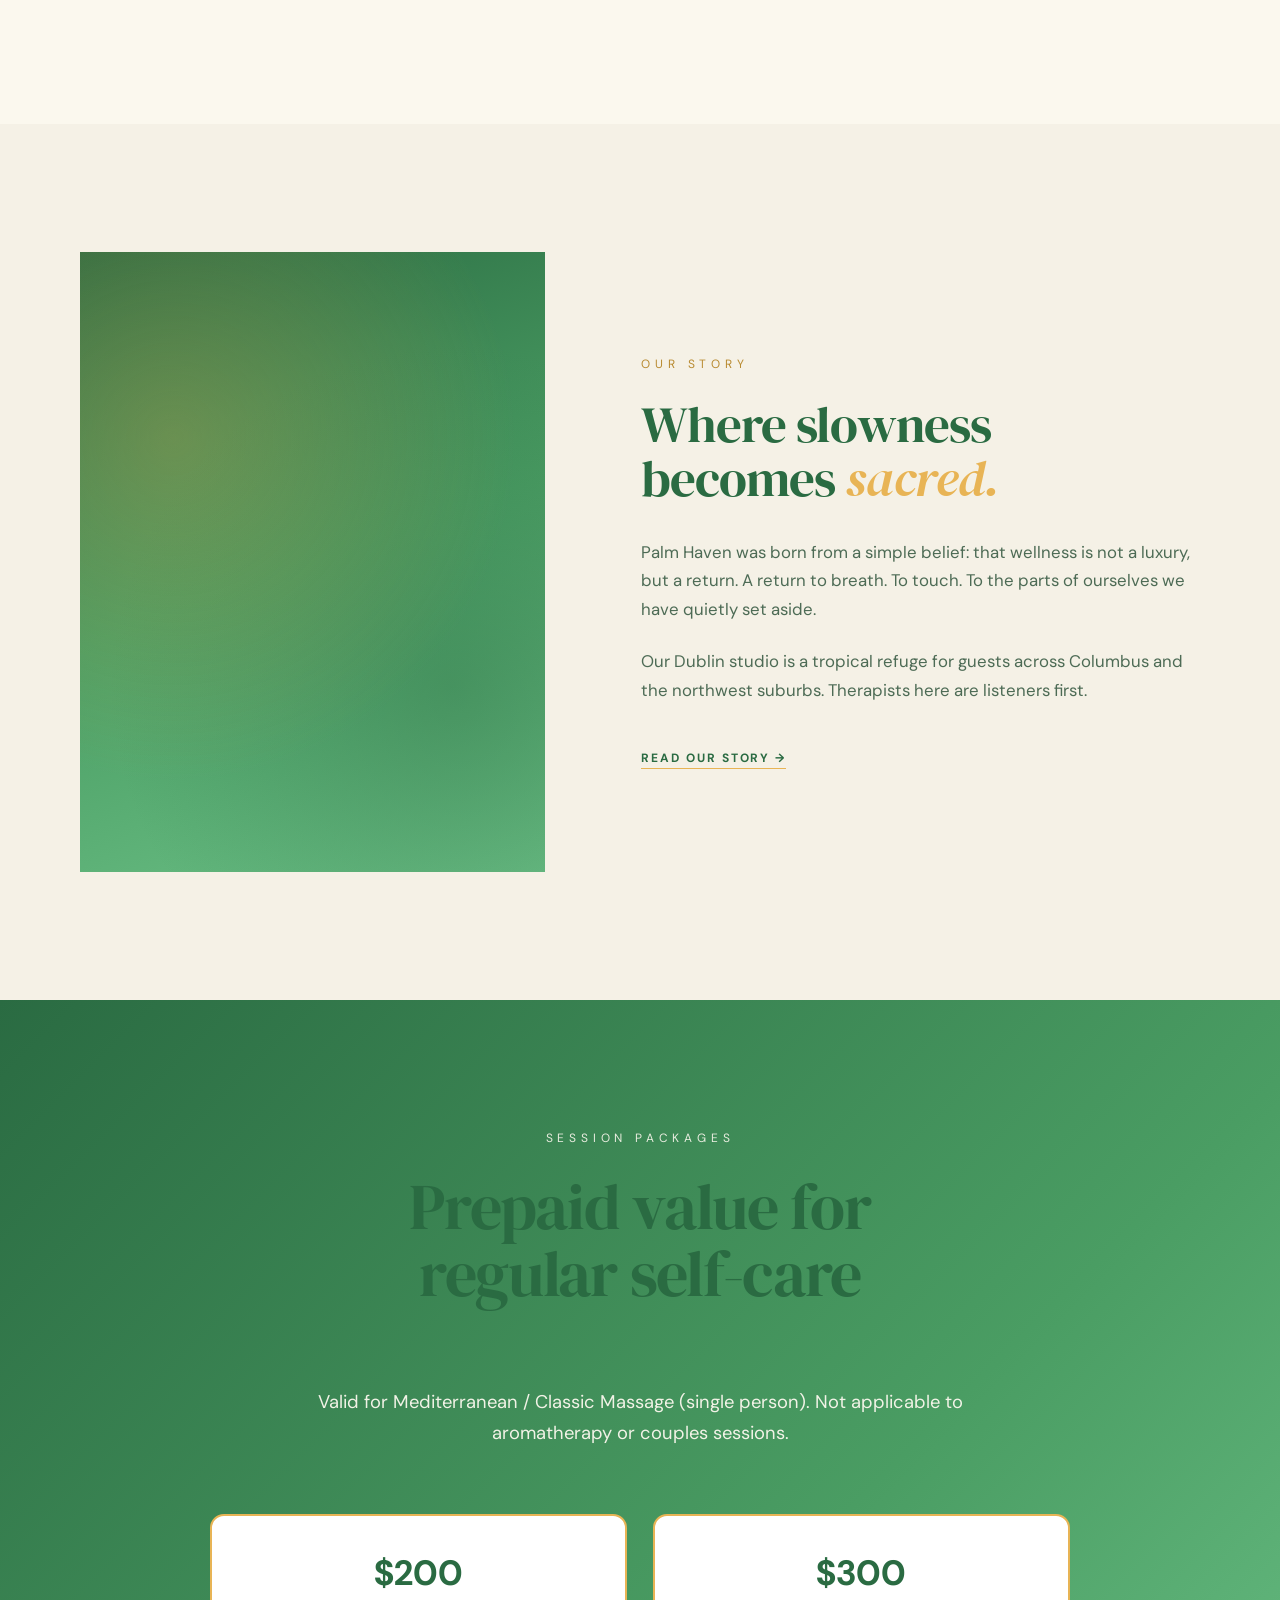
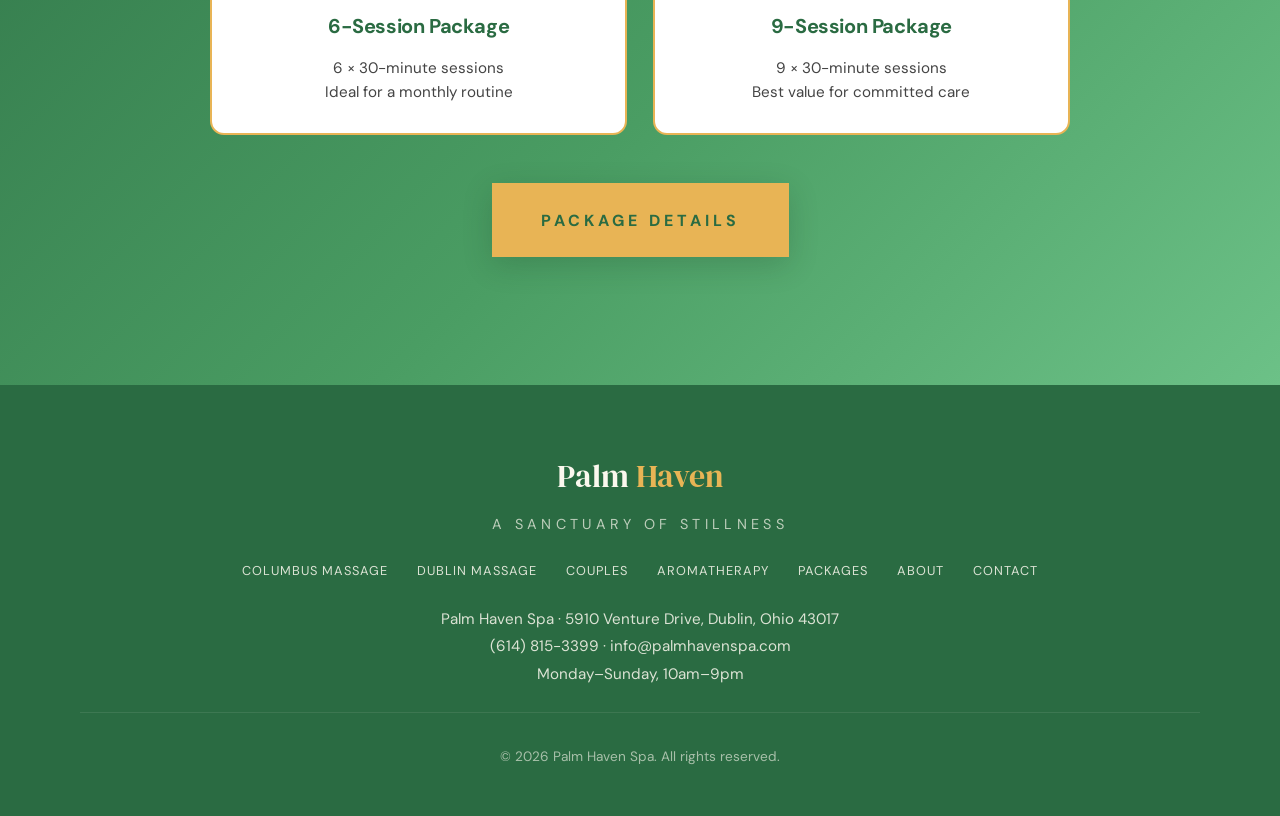
==== commit ea3ddc9a: "Update index.html" ====
--- a/index.html
+++ b/index.html
@@ -114,7 +114,7 @@
     </div>
     <div class="service-card">
       <h3>Add-on Enhancements</h3>
-      <p>10 minutes each — <strong>$12</strong> <span style="opacity:0.6;">(Regular $15)</span></p>
+      <p>10 minutes each — <strong>$15</strong></p>
       <p style="margin-bottom:0;">Head massage · Foot therapy · Hot stone · Face &amp; eye relaxation</p>
     </div>
     <div class="service-card">
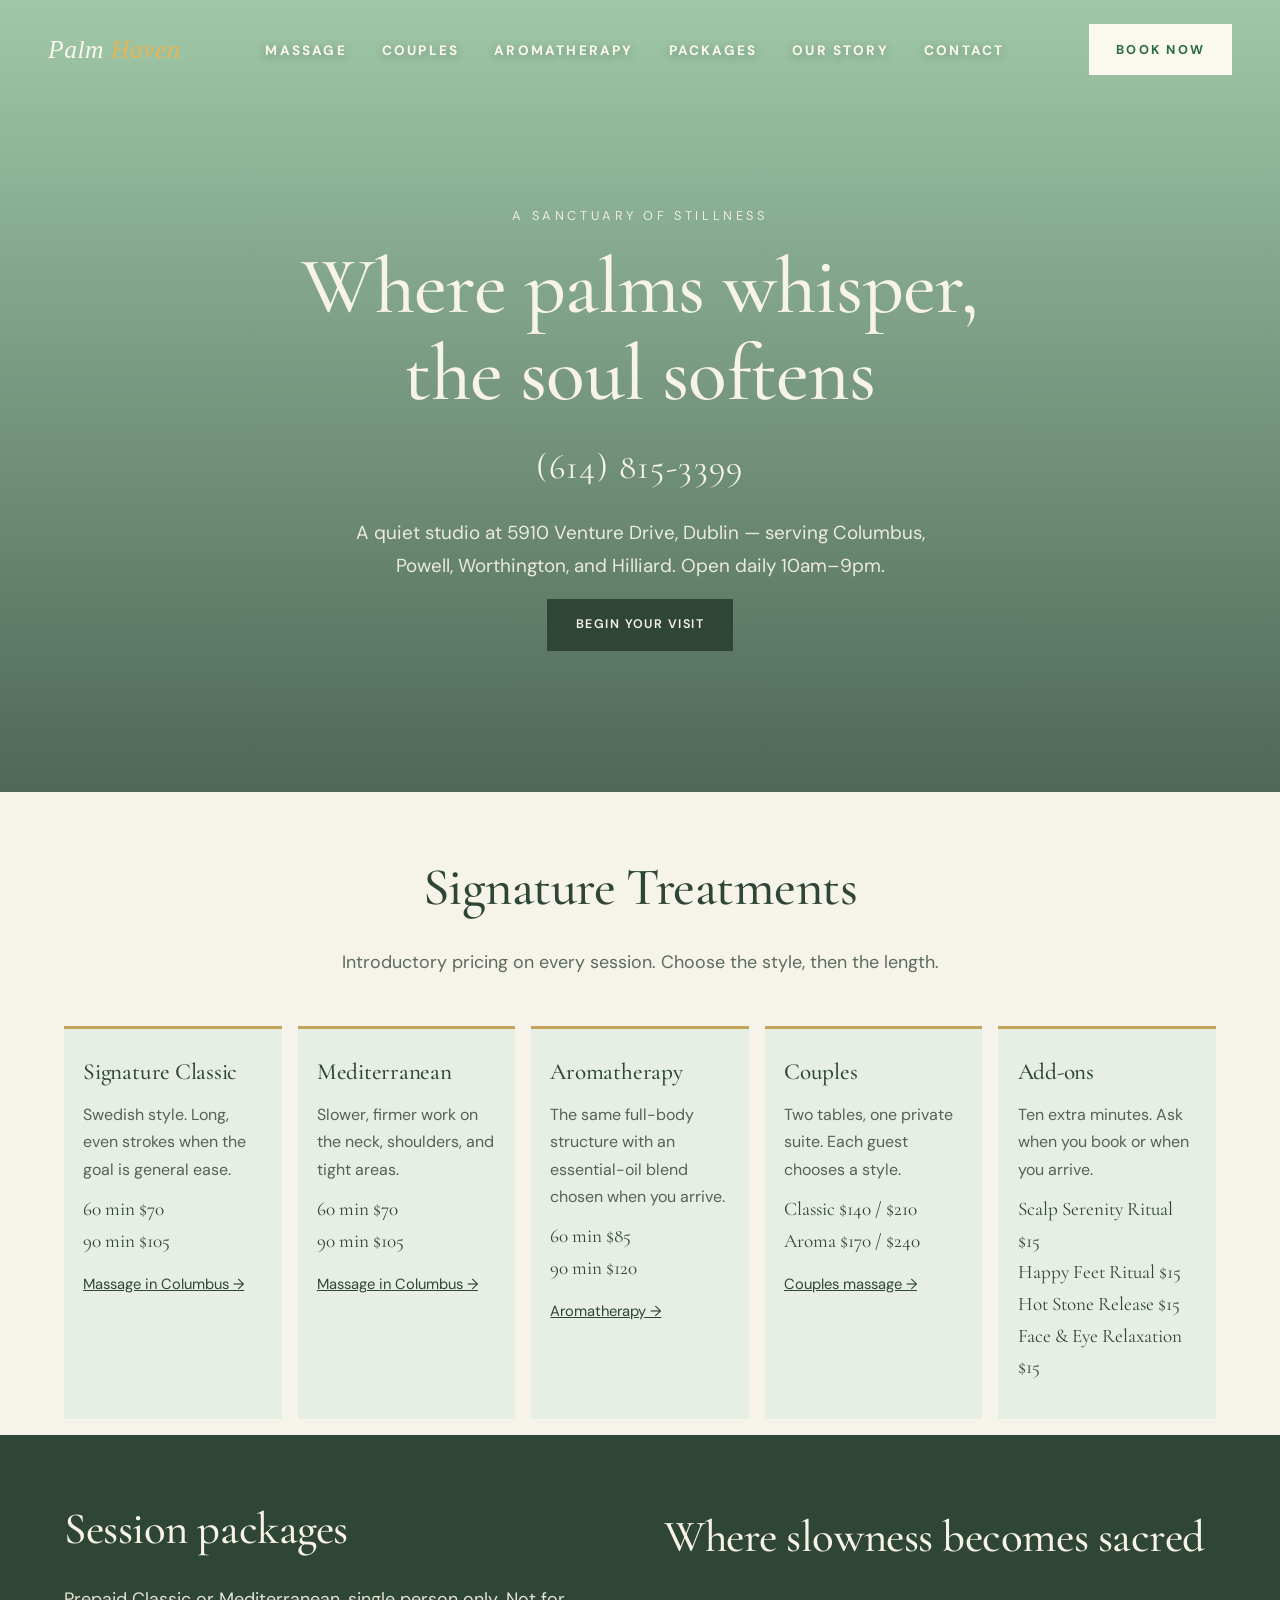
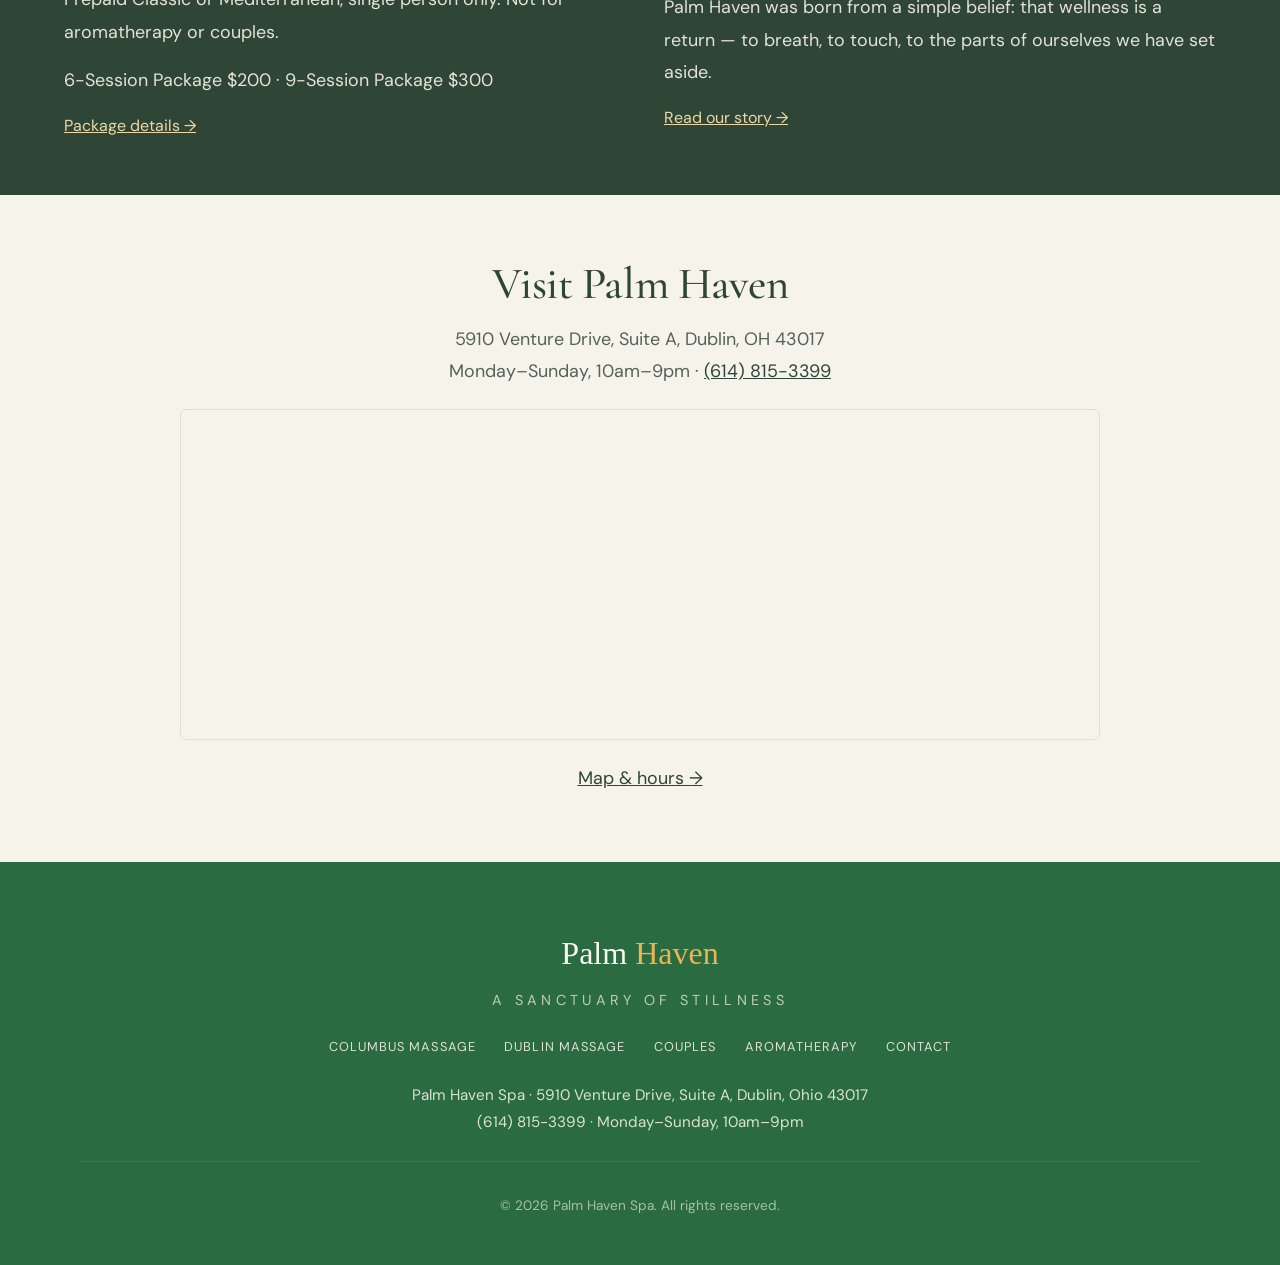
==== commit 4224cddc: "Update index.html" ====
--- a/index.html
+++ b/index.html
@@ -4,41 +4,72 @@
   <meta charset="UTF-8">
   <meta name="viewport" content="width=device-width, initial-scale=1.0">
   <title>Massage Spa in Columbus, Ohio | Palm Haven Spa</title>
-  <meta name="description" content="Massage spa serving Columbus, Ohio. Classic 60 min $70, 90 min $105. Northwest Columbus studio in Dublin at 5910 Venture Drive. Open daily 10am–9pm.">
+  <meta name="description" content="Palm Haven Spa in Dublin, Ohio. Classic, Mediterranean, aromatherapy, and couples massage. 5910 Venture Drive. Open daily 10am–9pm.">
   <link rel="canonical" href="https://palmhavenspa.com/">
   <meta property="og:title" content="Massage Spa in Columbus, Ohio | Palm Haven Spa">
-  <meta property="og:description" content="Classic, aromatherapy, and couples massage for Columbus. Studio in Dublin, OH.">
+  <meta property="og:description" content="A still room on Venture Drive. Classic, aromatherapy, and couples massage.">
   <meta property="og:url" content="https://palmhavenspa.com/">
   <meta property="og:type" content="website">
-  <meta name="robots" content="index, follow">
+  <meta property="og:image" content="https://palmhavenspa.com/images/home-hero.jpg">
   <link rel="preconnect" href="https://fonts.googleapis.com">
   <link rel="preconnect" href="https://fonts.gstatic.com" crossorigin>
-  <link href="https://fonts.googleapis.com/css2?family=DM+Sans:wght@300;400;500;700&family=DM+Serif+Display:ital@0;1&display=swap" rel="stylesheet">
+  <link href="https://fonts.googleapis.com/css2?family=Cormorant+Garamond:ital,wght@0,400;0,500;0,600;1,400&family=DM+Sans:wght@300;400;500;600&display=swap" rel="stylesheet">
   <link rel="stylesheet" href="styles.css">
-  <script type="application/ld+json">
-  {
-    "@context": "https://schema.org",
-    "@type": "DaySpa",
-    "name": "Palm Haven Spa",
-    "url": "https://palmhavenspa.com/",
-    "telephone": "+16148153399",
-    "email": "info@palmhavenspa.com",
-    "image": "https://palmhavenspa.com/images/6GaKy.jpg",
-    "address": {
-      "@type": "PostalAddress",
-      "streetAddress": "5910 Venture Drive, Suite A",
-      "addressLocality": "Dublin",
-      "addressRegion": "OH",
-      "postalCode": "43017",
-      "addressCountry": "US"
-    },
-    "openingHours": "Mo-Su 10:00-21:00",
-    "priceRange": "$$",
-    "areaServed": ["Dublin OH", "Columbus OH", "Powell OH", "Worthington OH", "Hilliard OH"]
-  }
-  </script>
+  <style>
+    body.olive-align { font-family: "DM Sans", sans-serif; background: #f6f3ea; color: #2c3a2e; }
+    body.olive-align h1, body.olive-align h2, body.olive-align h3 {
+      font-family: "Cormorant Garamond", serif; font-weight: 500; letter-spacing: -0.01em;
+    }
+    .photo-hero {
+      min-height: 88vh; display: flex; align-items: center; justify-content: center; text-align: center; color: #f7f3e8;
+      background: linear-gradient(180deg, rgba(74,157,99,.5) 0%, rgba(31,64,48,.78) 100%),
+        url("images/home-hero.jpg") center 40%/cover no-repeat;
+      padding: 9rem 5vw 5rem;
+    }
+    .photo-hero .kicker { letter-spacing: .28em; text-transform: uppercase; font-size: .8rem; margin-bottom: 1.1rem; opacity: .9; }
+    .photo-hero h1 { font-size: clamp(2.6rem, 7vw, 5rem); line-height: 1.08; color: #f7f3e8; max-width: 18ch; margin: 0 auto 1.2rem; }
+    .photo-hero p { max-width: 36rem; margin: 0 auto 1.1rem; font-size: 1.18rem; line-height: 1.75; color: rgba(247,243,232,.92); }
+    .photo-hero .hero-phone { margin: 0 auto 1.1rem; font-family: "Cormorant Garamond", serif; font-size: clamp(1.6rem, 3vw, 2.2rem); }
+    .photo-hero .hero-phone a { color: #f7f3e8; text-decoration: none; letter-spacing: .04em; }
+    .photo-hero .hero-btn {
+      display: inline-block; background: #2f4636; color: #f7f3e8; text-decoration: none;
+      padding: .95rem 1.8rem; letter-spacing: .12em; text-transform: uppercase; font-size: .78rem; font-weight: 600;
+    }
+    .service-wrap { padding: 3.2rem 5vw 1rem; text-align: center; }
+    .service-wrap h2 { font-size: clamp(2.2rem, 5vw, 3.3rem); color: #2f4636; margin-bottom: .8rem; }
+    .service-wrap > p { color: #5b6b5e; max-width: 40rem; margin: 0 auto 2rem; font-size: 1.12rem; line-height: 1.8; }
+    .service-grid {
+      width: 100%; padding: 0 5vw 1rem; display: grid;
+      grid-template-columns: repeat(5, 1fr); gap: 1rem; box-sizing: border-box;
+    }
+    .service-box {
+      background: #e7eee4; padding: 1.5rem 1.2rem 1.4rem; text-align: left; border-top: 3px solid #c4a35a;
+    }
+    .service-box h3 { font-size: 1.45rem; color: #2f4636; margin: 0 0 .55rem; }
+    .service-box p { color: #556258; font-size: 1rem; line-height: 1.7; margin: 0 0 .7rem; }
+    .service-box .amt {
+      font-family: "Cormorant Garamond", serif; color: #2f4636; font-size: 1.2rem; line-height: 1.65; margin: 0 0 .8rem;
+    }
+    .service-box a { color: #2f4636; font-size: .92rem; }
+    .band {
+      background: #2f4636; color: #f7f3e8; padding: 3.5rem 5vw; display: grid;
+      grid-template-columns: 1fr 1fr; gap: 3rem; align-items: center;
+    }
+    .band h2 { font-size: clamp(2rem, 4vw, 2.8rem); margin: 0 0 1rem; color: #f7f3e8; }
+    .band p { font-size: 1.12rem; line-height: 1.8; margin: 0 0 1rem; color: rgba(247,243,232,.9); }
+    .band a { color: #ead9a8; }
+    .visit { padding: 3.2rem 5vw; text-align: center; }
+    .visit h2 { font-size: clamp(2rem, 4vw, 2.8rem); color: #2f4636; }
+    .visit p { max-width: 36rem; margin: 0 auto 1rem; color: #556258; font-size: 1.12rem; line-height: 1.8; }
+    .visit a { color: #2f4636; }
+    .map-wrap { max-width: 920px; margin: 1.4rem auto; border-radius: 6px; overflow: hidden; }
+    @media (max-width: 1100px) { .service-grid { grid-template-columns: 1fr 1fr; } }
+    @media (max-width: 800px) {
+      .service-grid, .band { grid-template-columns: 1fr; }
+    }
+  </style>
 </head>
-<body>
+<body class="olive-align">
 <nav>
   <a class="logo" href="/">Palm <span>Haven</span></a>
   <button class="nav-toggle" aria-label="Open menu"><span></span></button>
@@ -53,121 +84,73 @@
   <a href="https://www.vagaro.com/palmhavenspa" target="_blank" rel="noopener" class="nav-cta">Book Now</a>
 </nav>
 
-<section class="hero">
-  <svg class="palm-decoration palm-decoration--left" viewBox="0 0 400 800" xmlns="http://www.w3.org/2000/svg" preserveAspectRatio="xMidYMid slice" aria-hidden="true">
-    <path d="M120 200 Q80 280 140 380" fill="none" stroke="#fff" stroke-width="18" stroke-opacity="0.15" stroke-linecap="round"/>
-    <path d="M180 180 Q140 260 200 360" fill="none" stroke="#fff" stroke-width="14" stroke-opacity="0.12" stroke-linecap="round"/>
-  </svg>
-  <svg class="palm-decoration palm-decoration--right" viewBox="0 0 400 800" xmlns="http://www.w3.org/2000/svg" preserveAspectRatio="xMidYMid slice" aria-hidden="true">
-    <path d="M280 200 Q320 280 260 380" fill="none" stroke="#fff" stroke-width="18" stroke-opacity="0.15" stroke-linecap="round"/>
-    <path d="M220 180 Q260 260 200 360" fill="none" stroke="#fff" stroke-width="14" stroke-opacity="0.12" stroke-linecap="round"/>
-  </svg>
-  <div class="hero-content">
-    <div class="hero-eyebrow">A Sanctuary of Stillness</div>
-    <h1>Where palms whisper,<br>the soul <em>softens.</em></h1>
-    <p class="hero-sub">Massage spa serving Columbus, Ohio</p>
-    <p>Step into a tropical refuge at 5910 Venture Drive. Mediterranean, aromatherapy, and couples massage — with the quiet luxury of being cared for.</p>
-    <div class="hero-buttons">
-      <a href="https://www.vagaro.com/palmhavenspa" target="_blank" rel="noopener" class="btn-primary">Reserve Your Visit</a>
-      <a href="#services" class="btn-secondary">Explore Treatments</a>
-    </div>
+<header class="photo-hero">
+  <div>
+    <div class="kicker">A Sanctuary of Stillness</div>
+    <h1>Where palms whisper, the soul softens</h1>
+    <p class="hero-phone"><a href="tel:+16148153399">(614) 815-3399</a></p>
+    <p>A quiet studio at 5910 Venture Drive, Dublin — serving Columbus, Powell, Worthington, and Hilliard. Open daily 10am–9pm.</p>
+    <a class="hero-btn" href="https://www.vagaro.com/palmhavenspa" target="_blank" rel="noopener">Begin Your Visit</a>
   </div>
-  <div class="hero-scroll">Discover</div>
+</header>
+
+<section class="service-wrap">
+  <h2>Signature Treatments</h2>
+  <p>Introductory pricing on every session. Choose the style, then the length.</p>
 </section>
+<div class="service-grid">
+  <article class="service-box">
+    <h3>Signature Classic</h3>
+    <p>Swedish style. Long, even strokes when the goal is general ease.</p>
+    <p class="amt">60 min $70<br>90 min $105</p>
+    <a href="/massage-columbus-ohio/">Massage in Columbus →</a>
+  </article>
+  <article class="service-box">
+    <h3>Mediterranean</h3>
+    <p>Slower, firmer work on the neck, shoulders, and tight areas.</p>
+    <p class="amt">60 min $70<br>90 min $105</p>
+    <a href="/massage-columbus-ohio/">Massage in Columbus →</a>
+  </article>
+  <article class="service-box">
+    <h3>Aromatherapy</h3>
+    <p>The same full-body structure with an essential-oil blend chosen when you arrive.</p>
+    <p class="amt">60 min $85<br>90 min $120</p>
+    <a href="/aromatherapy-massage-dublin/">Aromatherapy →</a>
+  </article>
+  <article class="service-box">
+    <h3>Couples</h3>
+    <p>Two tables, one private suite. Each guest chooses a style.</p>
+    <p class="amt">Classic $140 / $210<br>Aroma $170 / $240</p>
+    <a href="/couples-massage-columbus-ohio/">Couples massage →</a>
+  </article>
+  <article class="service-box">
+    <h3>Add-ons</h3>
+    <p>Ten extra minutes. Ask when you book or when you arrive.</p>
+    <p class="amt">Scalp Serenity Ritual $15<br>Happy Feet Ritual $15<br>Hot Stone Release $15<br>Face &amp; Eye Relaxation $15</p>
+  </article>
+</div>
 
-<section class="services" id="services">
-  <div class="section-header">
-    <div class="section-eyebrow">Signature Treatments</div>
-    <h2>Massage in Columbus, <em>Ohio</em></h2>
+<section class="band">
+  <div>
+    <h2>Session packages</h2>
+    <p>Prepaid Classic or Mediterranean, single person only. Not for aromatherapy or couples.</p>
+    <p>6-Session Package $200 · 9-Session Package $300</p>
+    <a href="/packages/">Package details →</a>
   </div>
-  <p style="text-align:center;max-width:720px;margin:0 auto 3.5rem;color:var(--ink-soft);">Introductory pricing on every session. Serving Dublin, Columbus, Powell, Worthington, and Hilliard.</p>
-  <div style="max-width:1100px;margin:0 auto 4rem;border-radius:18px;overflow:hidden;box-shadow:0 15px 40px rgba(0,0,0,0.12);">
-    <img src="images/6GaKy.jpg" alt="Relaxing professional massage at Palm Haven Spa in Dublin Ohio">
-  </div>
-  <div class="services-grid">
-    <div class="service-card">
-      <h3>Mediterranean / Classic Massage</h3>
-      <p>Timeless classic techniques with Mediterranean-inspired firm pressure. Releases deep tension and restores balance.</p>
-      <div class="service-price" style="font-size:1.05rem;">
-        <div>60 min — <strong>$70</strong> <span style="font-size:0.82rem;opacity:0.6;">(Regular $120)</span></div>
-        <div>90 min — <strong>$105</strong> <span style="font-size:0.82rem;opacity:0.6;">(Regular $180)</span></div>
-      </div>
-      <a class="card-link" href="/massage-columbus-ohio/">Massage in Columbus →</a>
-    </div>
-    <div class="service-card">
-      <h3>Aromatherapy Essential Oil Massage</h3>
-      <p>Personalized organic essential oil blends chosen to calm the nervous system. Scent and touch for deep relaxation.</p>
-      <div class="service-price" style="font-size:1.05rem;">
-        <div>60 min — <strong>$85</strong> <span style="font-size:0.82rem;opacity:0.6;">(Regular $135)</span></div>
-        <div>90 min — <strong>$120</strong> <span style="font-size:0.82rem;opacity:0.6;">(Regular $195)</span></div>
-      </div>
-      <a class="card-link" href="/aromatherapy-massage-dublin/">Aromatherapy details →</a>
-    </div>
-    <div class="service-card">
-      <h3>Couples Massage</h3>
-      <p>Share synchronized massage side by side in our private suite. Classic or aromatherapy, 60 or 90 minutes.</p>
-      <div class="service-price" style="font-size:1.05rem;">
-        <div>Classic 60 min — <strong>$140</strong></div>
-        <div>Classic 90 min — <strong>$210</strong></div>
-      </div>
-      <a class="card-link" href="/couples-massage-columbus-ohio/">Couples massage →</a>
-    </div>
-    <div class="service-card">
-      <h3>Add-on Enhancements</h3>
-      <p>10 minutes each — <strong>$15</strong></p>
-      <p style="margin-bottom:0;">Head massage · Foot therapy · Hot stone · Face &amp; eye relaxation</p>
-    </div>
-    <div class="service-card">
-      <h3>Session Packages</h3>
-      <p>Prepaid Classic massage packages for a regular Dublin self-care rhythm.</p>
-      <div class="service-price" style="font-size:1.05rem;">
-        <div>6 sessions — <strong>$200</strong></div>
-        <div>9 sessions — <strong>$300</strong></div>
-      </div>
-      <a class="card-link" href="/packages/">View packages →</a>
-    </div>
-    <div class="service-card">
-      <h3>Visit Palm Haven</h3>
-      <p>5910 Venture Drive, Dublin, OH 43017. Open daily 10am–9pm. Call or text (614) 815-3399.</p>
-      <a class="card-link" href="/contact/">Map &amp; hours →</a>
-    </div>
+  <div>
+    <h2>Where slowness becomes sacred</h2>
+    <p>Palm Haven was born from a simple belief: that wellness is a return — to breath, to touch, to the parts of ourselves we have set aside.</p>
+    <a href="/about/">Read our story →</a>
   </div>
 </section>
 
-<section id="story">
-  <div class="story">
-    <div class="story-image" role="img" aria-label="Palm Haven Spa sanctuary"></div>
-    <div class="story-text">
-      <div class="section-eyebrow">Our Story</div>
-      <h2>Where slowness<br>becomes <em>sacred.</em></h2>
-      <p>Palm Haven was born from a simple belief: that wellness is not a luxury, but a return. A return to breath. To touch. To the parts of ourselves we have quietly set aside.</p>
-      <p>Our Dublin studio is a tropical refuge for guests across Columbus and the northwest suburbs. Therapists here are listeners first.</p>
-      <a class="card-link" href="/about/">Read our story →</a>
-    </div>
+<section class="visit">
+  <h2>Visit Palm Haven</h2>
+  <p>5910 Venture Drive, Suite A, Dublin, OH 43017<br>Monday–Sunday, 10am–9pm · <a href="tel:+16148153399">(614) 815-3399</a></p>
+  <div class="map-wrap">
+    <iframe title="Palm Haven Spa on Google Maps" src="https://www.google.com/maps?q=5910+Venture+Drive+Suite+A+Dublin+OH+43017&output=embed" width="100%" height="380" style="border:0;" allowfullscreen="" loading="lazy" referrerpolicy="no-referrer-when-downgrade"></iframe>
   </div>
-</section>
-
-<section class="ritual" id="packages-preview">
-  <div class="section-header">
-    <div class="section-eyebrow" style="color:var(--cream);opacity:0.9;">Session Packages</div>
-    <h2>Prepaid value for<br>regular self-care</h2>
-  </div>
-  <p class="ritual-text">Valid for Mediterranean / Classic Massage (single person). Not applicable to aromatherapy or couples sessions.</p>
-  <div class="pkg-grid">
-    <div class="pkg-card">
-      <div class="amt">$200</div>
-      <h3>6-Session Package</h3>
-      <p>6 × 30-minute sessions<br>Ideal for a monthly routine</p>
-    </div>
-    <div class="pkg-card">
-      <div class="amt">$300</div>
-      <h3>9-Session Package</h3>
-      <p>9 × 30-minute sessions<br>Best value for committed care</p>
-    </div>
-  </div>
-  <div style="text-align:center;margin-top:3rem;">
-    <a href="/packages/" class="btn-primary" style="background:var(--gold);border-color:var(--gold);color:var(--leaf-deep);">Package details</a>
-  </div>
+  <p><a href="/contact/">Map &amp; hours →</a></p>
 </section>
 
 <footer>
@@ -178,14 +161,11 @@
     <a href="/massage-dublin-ohio/">Dublin Massage</a>
     <a href="/couples-massage-columbus-ohio/">Couples</a>
     <a href="/aromatherapy-massage-dublin/">Aromatherapy</a>
-    <a href="/packages/">Packages</a>
-    <a href="/about/">About</a>
     <a href="/contact/">Contact</a>
   </div>
   <div class="footer-nap">
-    Palm Haven Spa · 5910 Venture Drive, Dublin, Ohio 43017<br>
-    <a href="tel:+16148153399">(614) 815-3399</a> · <a href="mailto:info@palmhavenspa.com">info@palmhavenspa.com</a><br>
-    Monday–Sunday, 10am–9pm
+    Palm Haven Spa · 5910 Venture Drive, Suite A, Dublin, Ohio 43017<br>
+    <a href="tel:+16148153399">(614) 815-3399</a> · Monday–Sunday, 10am–9pm
   </div>
   <div class="footer-bottom">© 2026 Palm Haven Spa. All rights reserved.</div>
 </footer>
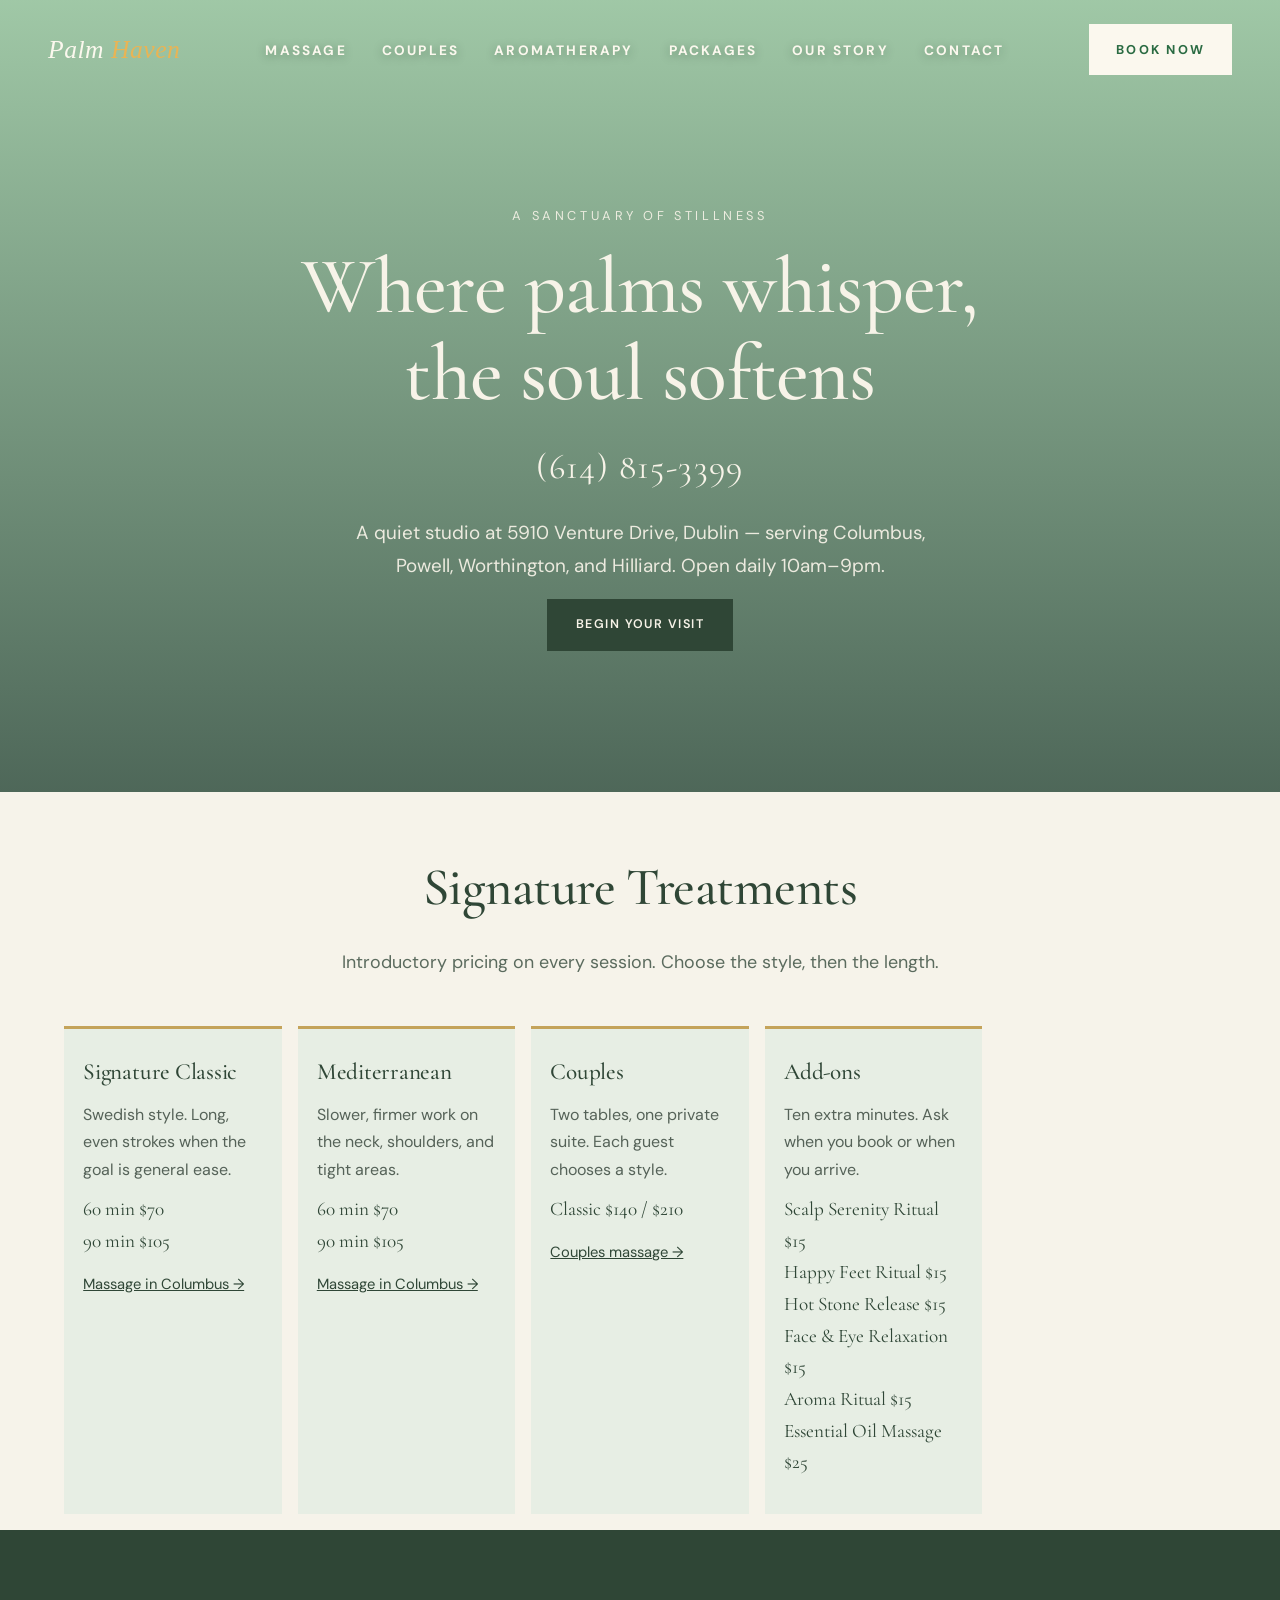
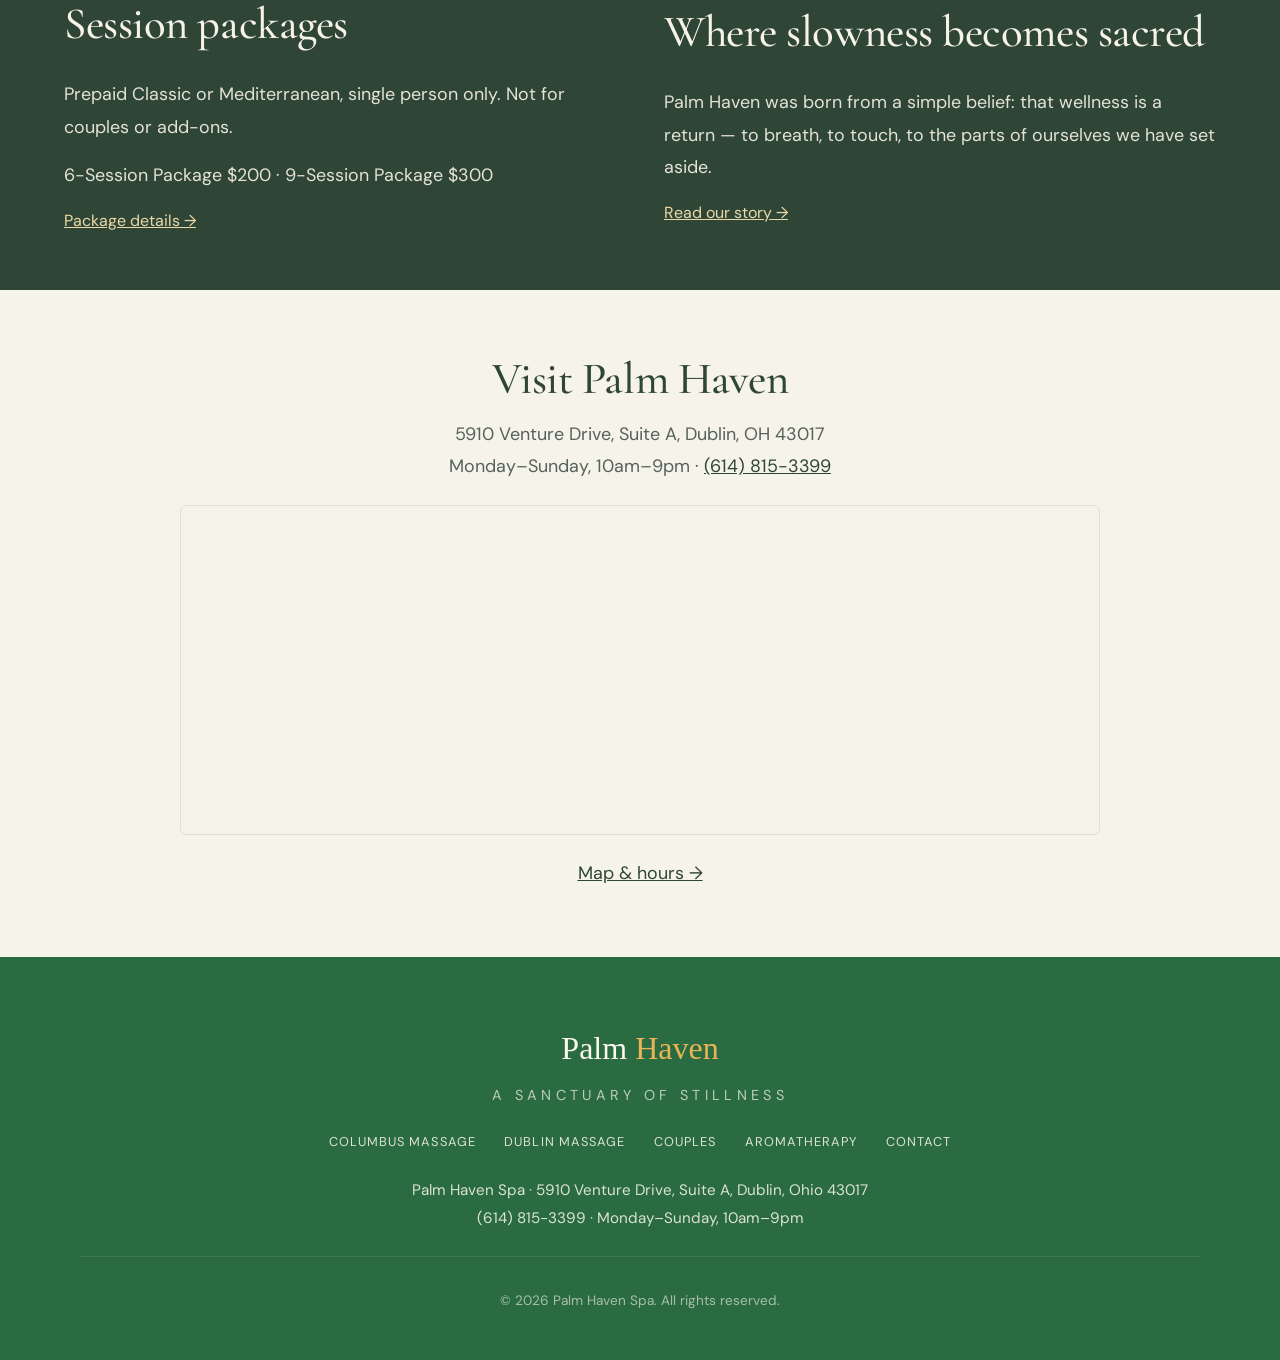
==== commit 20e10194: "Update index.html" ====
--- a/index.html
+++ b/index.html
@@ -1,6 +1,13 @@
 <!DOCTYPE html>
 <html lang="en">
 <head>
+<script async src="https://www.googletagmanager.com/gtag/js?id=AW-18264480804"></script>
+<script>
+  window.dataLayer = window.dataLayer || [];
+  function gtag(){dataLayer.push(arguments);}
+  gtag('js', new Date());
+  gtag('config', 'AW-18264480804');
+</script>
   <meta charset="UTF-8">
   <meta name="viewport" content="width=device-width, initial-scale=1.0">
   <title>Massage Spa in Columbus, Ohio | Palm Haven Spa</title>
@@ -83,7 +90,6 @@
   </ul>
   <a href="https://www.vagaro.com/palmhavenspa" target="_blank" rel="noopener" class="nav-cta">Book Now</a>
 </nav>
-
 <header class="photo-hero">
   <div>
     <div class="kicker">A Sanctuary of Stillness</div>
@@ -93,7 +99,6 @@
     <a class="hero-btn" href="https://www.vagaro.com/palmhavenspa" target="_blank" rel="noopener">Begin Your Visit</a>
   </div>
 </header>
-
 <section class="service-wrap">
   <h2>Signature Treatments</h2>
   <p>Introductory pricing on every session. Choose the style, then the length.</p>
@@ -112,28 +117,21 @@
     <a href="/massage-columbus-ohio/">Massage in Columbus →</a>
   </article>
   <article class="service-box">
-    <h3>Aromatherapy</h3>
-    <p>The same full-body structure with an essential-oil blend chosen when you arrive.</p>
-    <p class="amt">60 min $85<br>90 min $120</p>
-    <a href="/aromatherapy-massage-dublin/">Aromatherapy →</a>
-  </article>
-  <article class="service-box">
     <h3>Couples</h3>
     <p>Two tables, one private suite. Each guest chooses a style.</p>
-    <p class="amt">Classic $140 / $210<br>Aroma $170 / $240</p>
+    <p class="amt">Classic $140 / $210</p>
     <a href="/couples-massage-columbus-ohio/">Couples massage →</a>
   </article>
   <article class="service-box">
     <h3>Add-ons</h3>
     <p>Ten extra minutes. Ask when you book or when you arrive.</p>
-    <p class="amt">Scalp Serenity Ritual $15<br>Happy Feet Ritual $15<br>Hot Stone Release $15<br>Face &amp; Eye Relaxation $15</p>
+    <p class="amt">Scalp Serenity Ritual $15<br>Happy Feet Ritual $15<br>Hot Stone Release $15<br>Face &amp; Eye Relaxation $15<br>Aroma Ritual $15<br>Essential Oil Massage $25</p>
   </article>
 </div>
-
 <section class="band">
   <div>
     <h2>Session packages</h2>
-    <p>Prepaid Classic or Mediterranean, single person only. Not for aromatherapy or couples.</p>
+    <p>Prepaid Classic or Mediterranean, single person only. Not for couples or add-ons.</p>
     <p>6-Session Package $200 · 9-Session Package $300</p>
     <a href="/packages/">Package details →</a>
   </div>
@@ -143,7 +141,6 @@
     <a href="/about/">Read our story →</a>
   </div>
 </section>
-
 <section class="visit">
   <h2>Visit Palm Haven</h2>
   <p>5910 Venture Drive, Suite A, Dublin, OH 43017<br>Monday–Sunday, 10am–9pm · <a href="tel:+16148153399">(614) 815-3399</a></p>
@@ -152,7 +149,6 @@
   </div>
   <p><a href="/contact/">Map &amp; hours →</a></p>
 </section>
-
 <footer>
   <a class="footer-logo" href="/">Palm <span>Haven</span></a>
   <div class="footer-tag">A Sanctuary of Stillness</div>
@@ -170,5 +166,16 @@
   <div class="footer-bottom">© 2026 Palm Haven Spa. All rights reserved.</div>
 </footer>
 <script src="script.js"></script>
+<script>
+  document.querySelectorAll('a[href*="vagaro.com"]').forEach(function(btn) {
+    btn.addEventListener('click', function() {
+      gtag('event', 'conversion', {
+        'send_to': 'AW-18264480804/EaikCJG654sdEKS4l4VE',
+        'value': 1.0,
+        'currency': 'USD'
+      });
+    });
+  });
+</script>
 </body>
 </html>
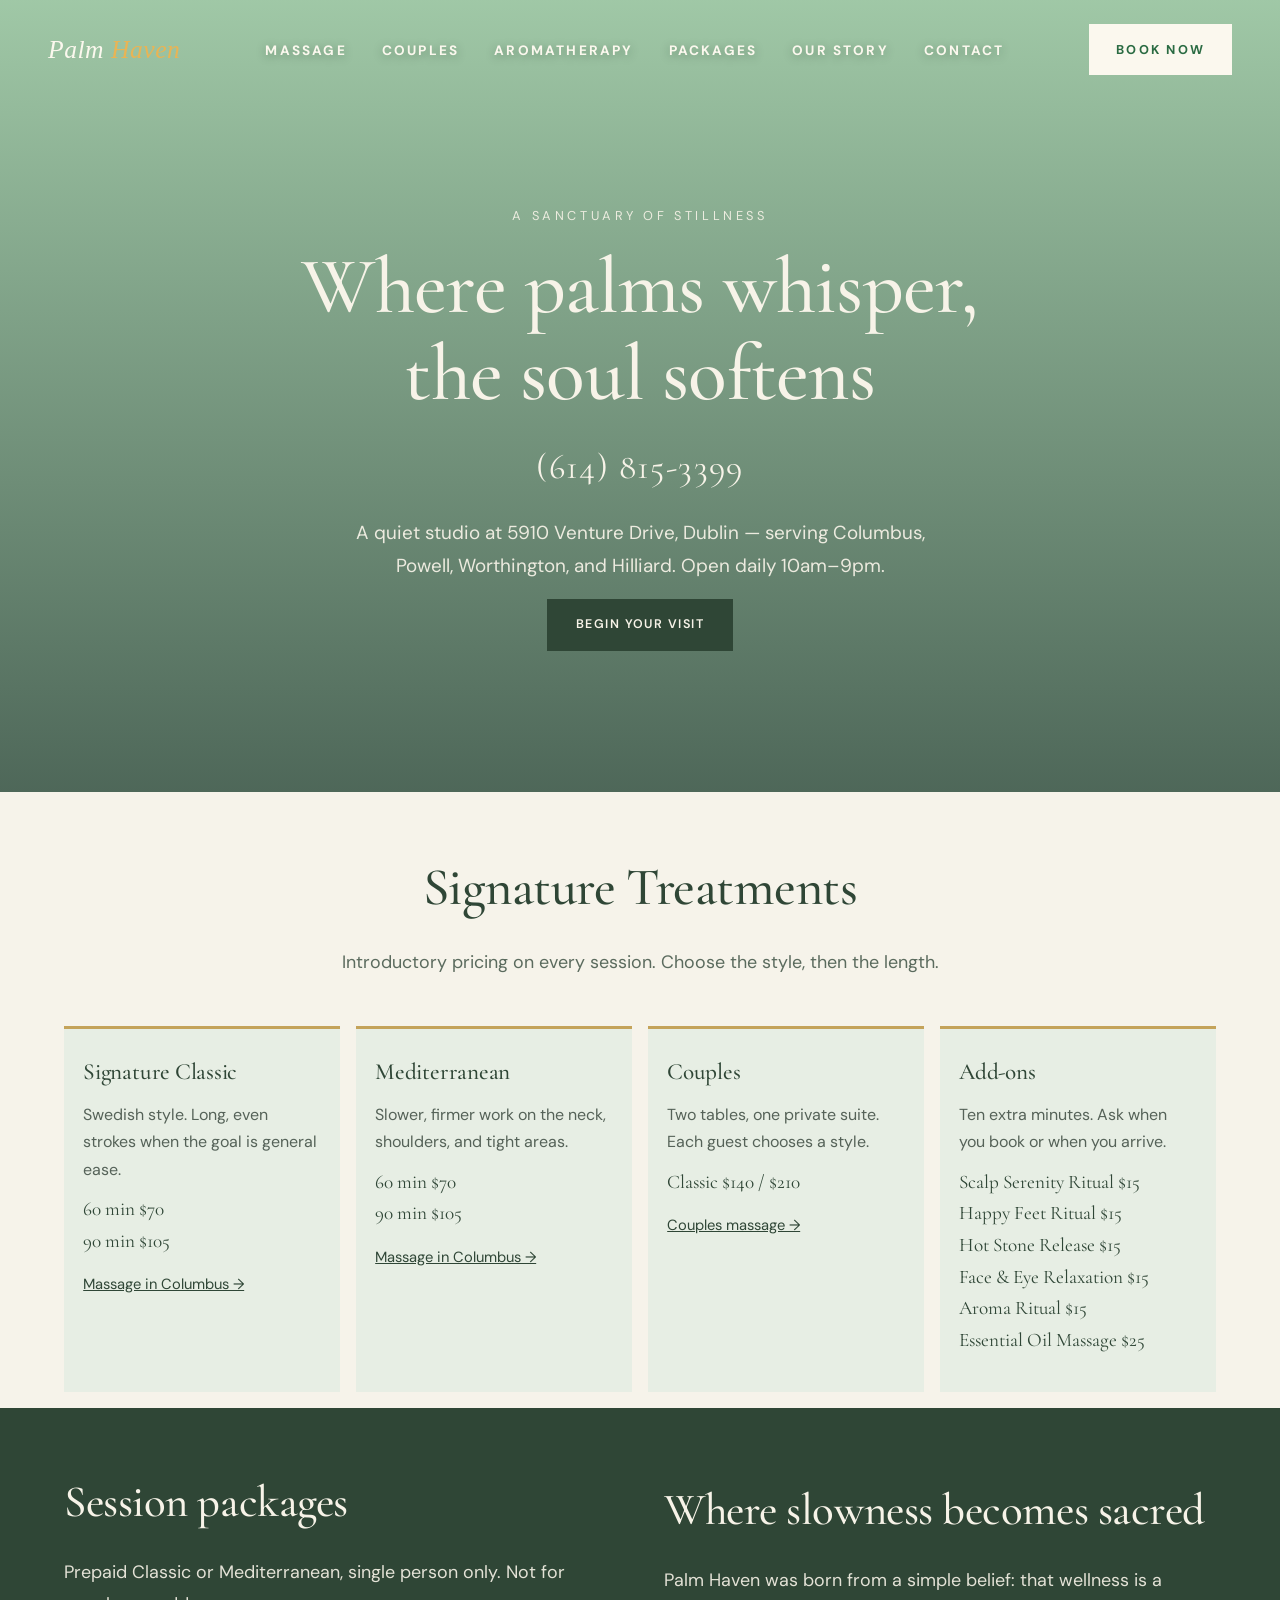
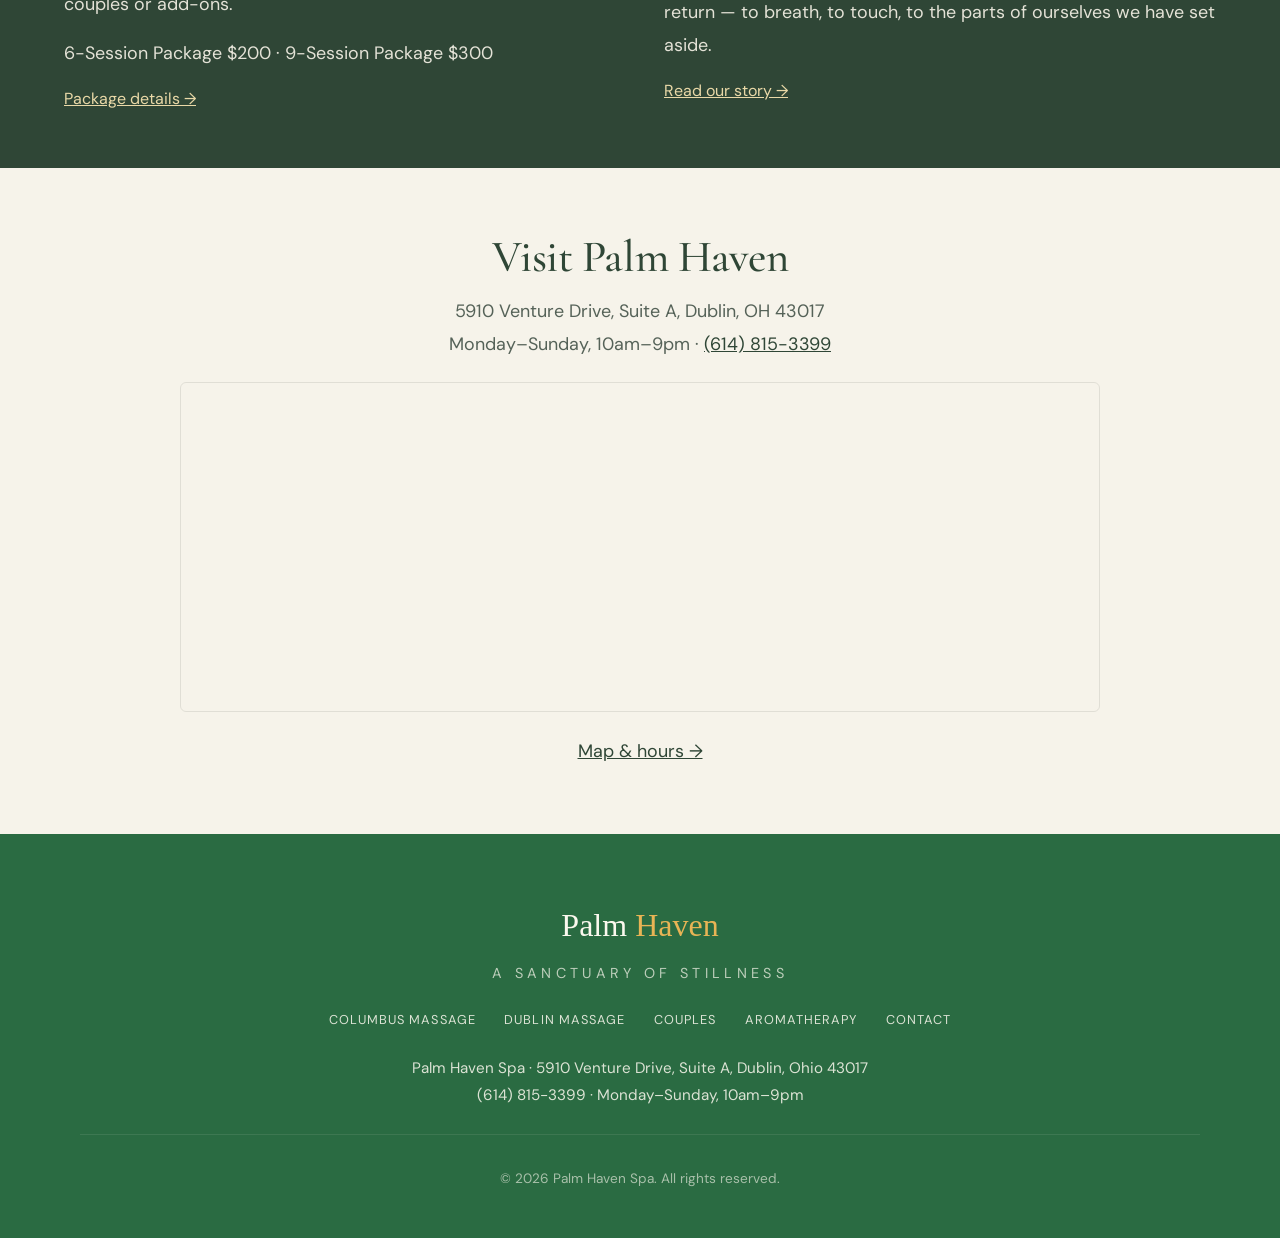
==== commit b7804746: "Update index.html" ====
--- a/index.html
+++ b/index.html
@@ -47,7 +47,7 @@
     .service-wrap > p { color: #5b6b5e; max-width: 40rem; margin: 0 auto 2rem; font-size: 1.12rem; line-height: 1.8; }
     .service-grid {
       width: 100%; padding: 0 5vw 1rem; display: grid;
-      grid-template-columns: repeat(5, 1fr); gap: 1rem; box-sizing: border-box;
+      grid-template-columns: repeat(4, 1fr); gap: 1rem; box-sizing: border-box;
     }
     .service-box {
       background: #e7eee4; padding: 1.5rem 1.2rem 1.4rem; text-align: left; border-top: 3px solid #c4a35a;
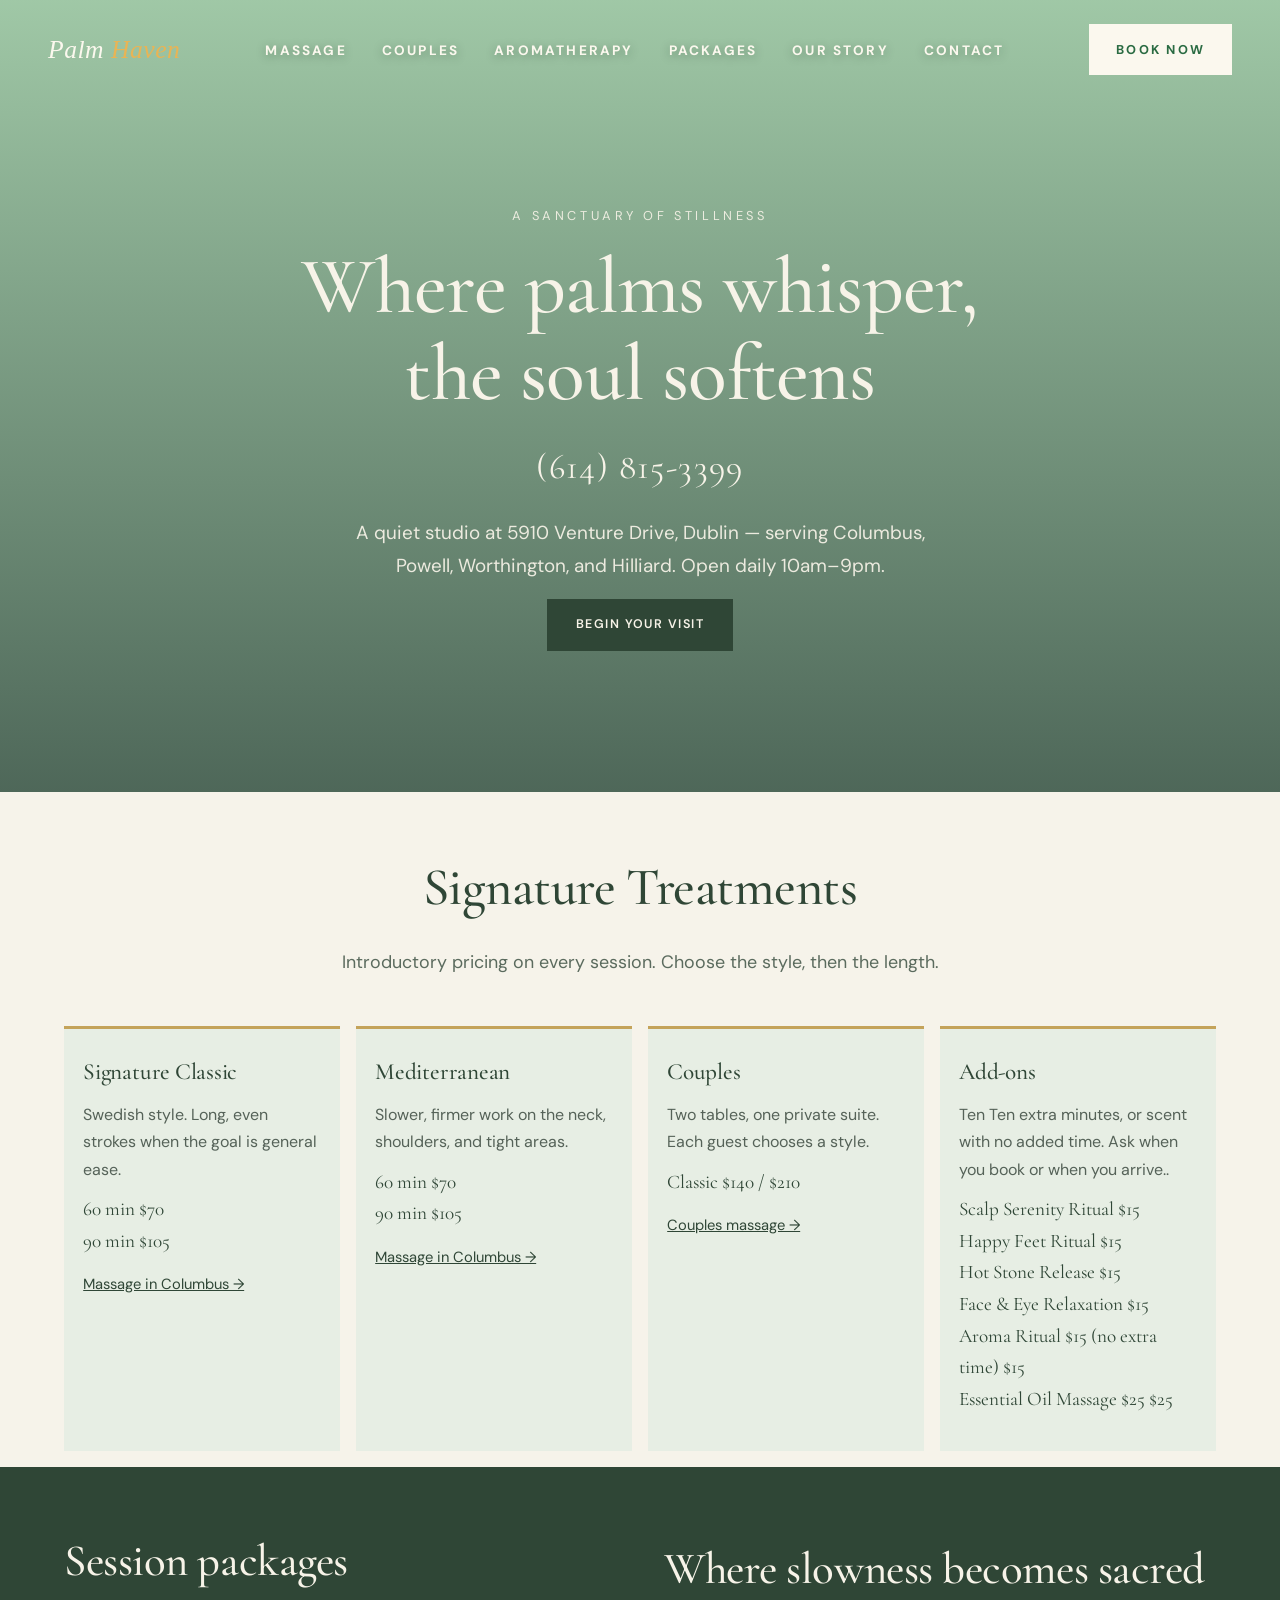
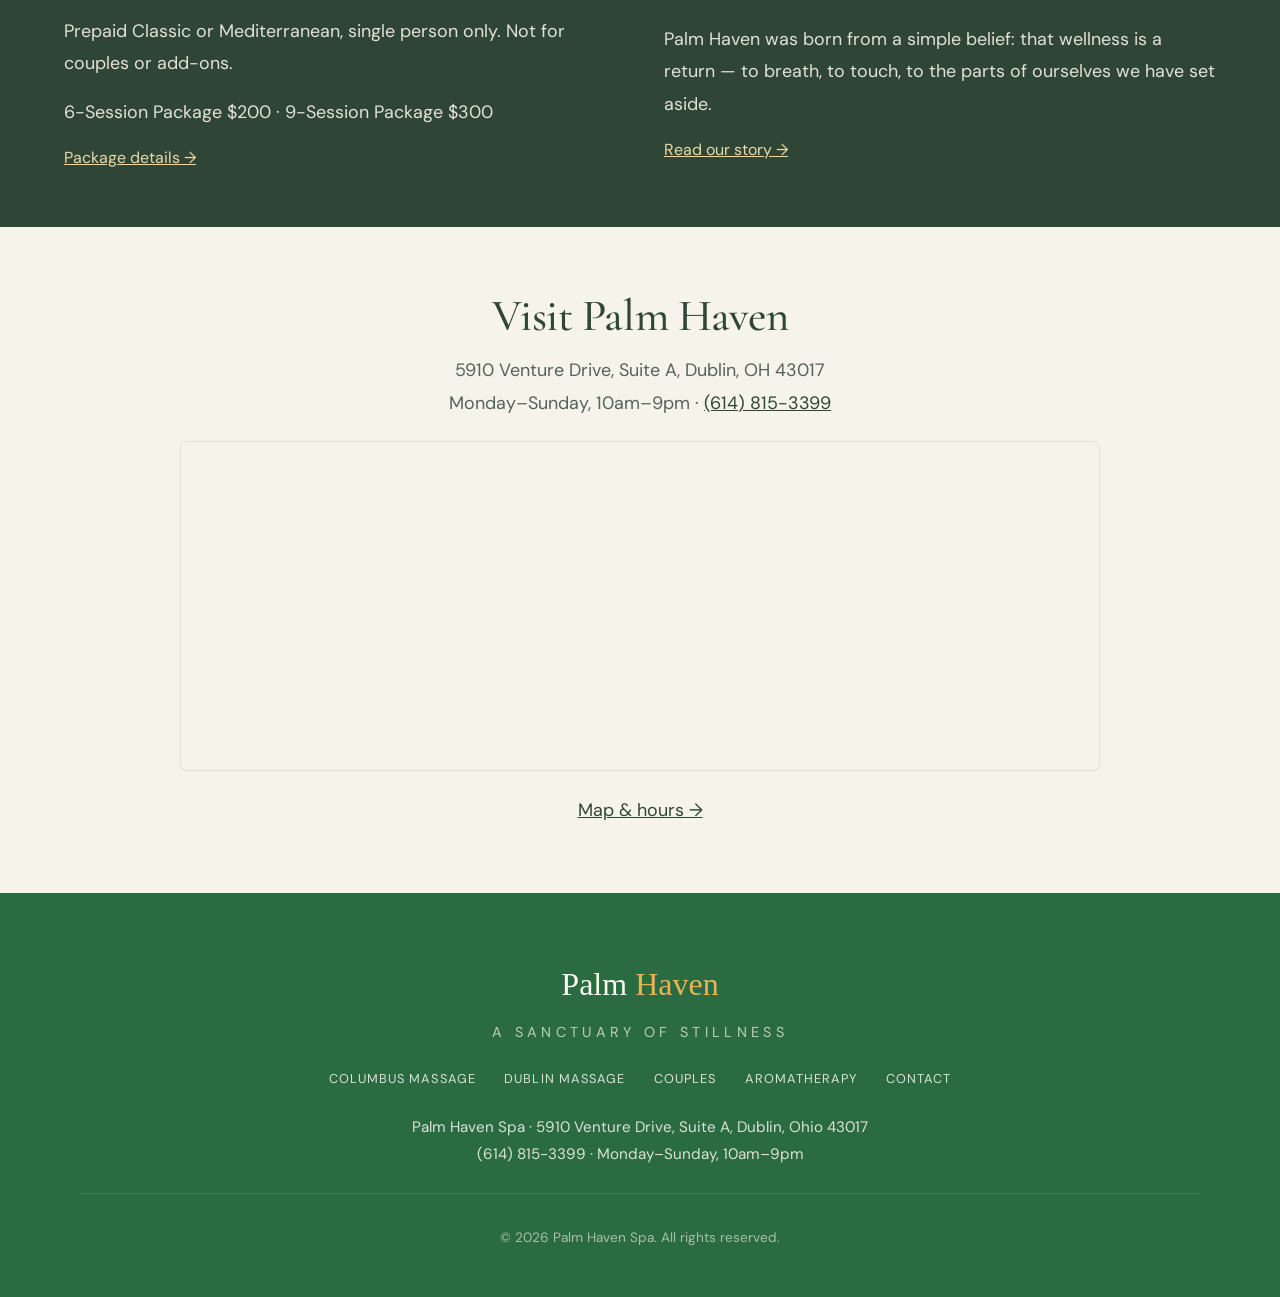
==== commit 38d126b9: "Update index.html" ====
--- a/index.html
+++ b/index.html
@@ -124,8 +124,8 @@
   </article>
   <article class="service-box">
     <h3>Add-ons</h3>
-    <p>Ten extra minutes. Ask when you book or when you arrive.</p>
-    <p class="amt">Scalp Serenity Ritual $15<br>Happy Feet Ritual $15<br>Hot Stone Release $15<br>Face &amp; Eye Relaxation $15<br>Aroma Ritual $15<br>Essential Oil Massage $25</p>
+    <p>Ten Ten extra minutes, or scent with no added time. Ask when you book or when you arrive..</p>
+    <p class="amt">Scalp Serenity Ritual $15<br>Happy Feet Ritual $15<br>Hot Stone Release $15<br>Face &amp; Eye Relaxation $15<br>Aroma Ritual $15 (no extra time) $15<br>Essential Oil Massage $25 $25</p>
   </article>
 </div>
 <section class="band">
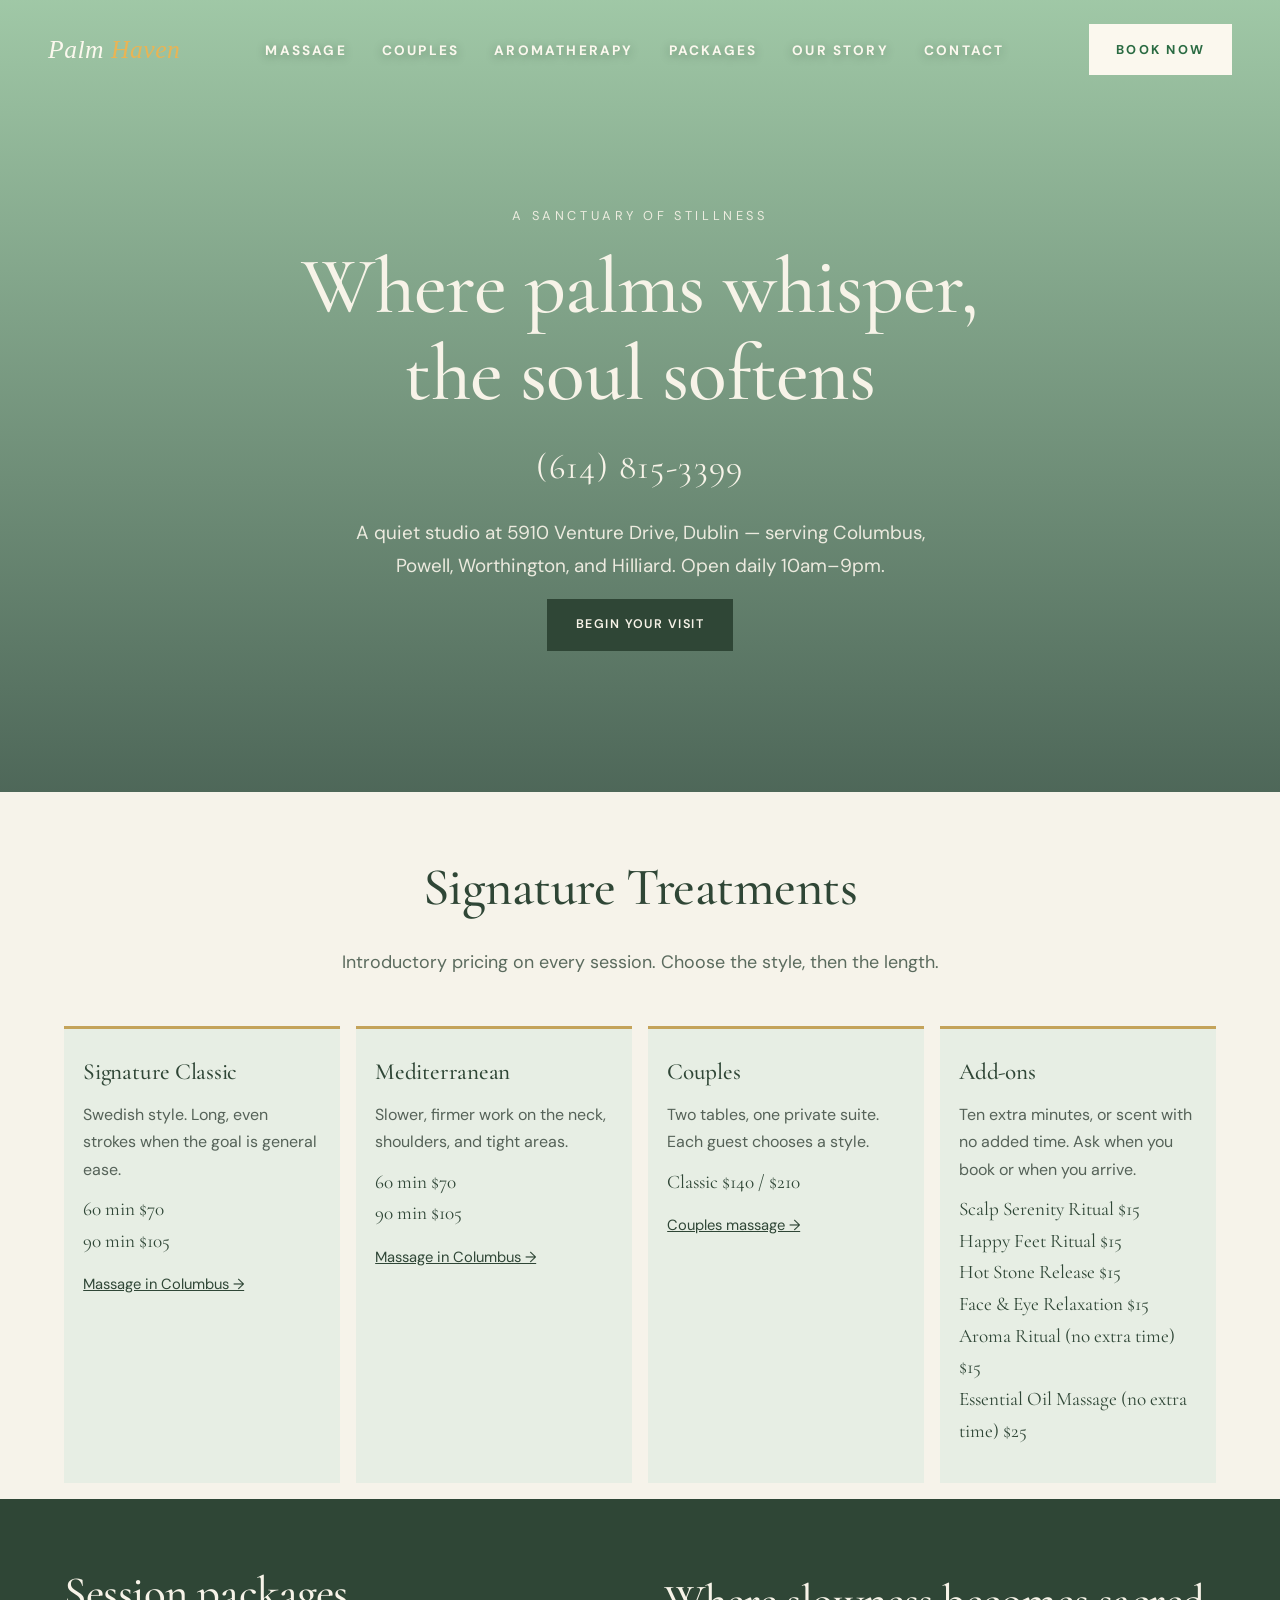
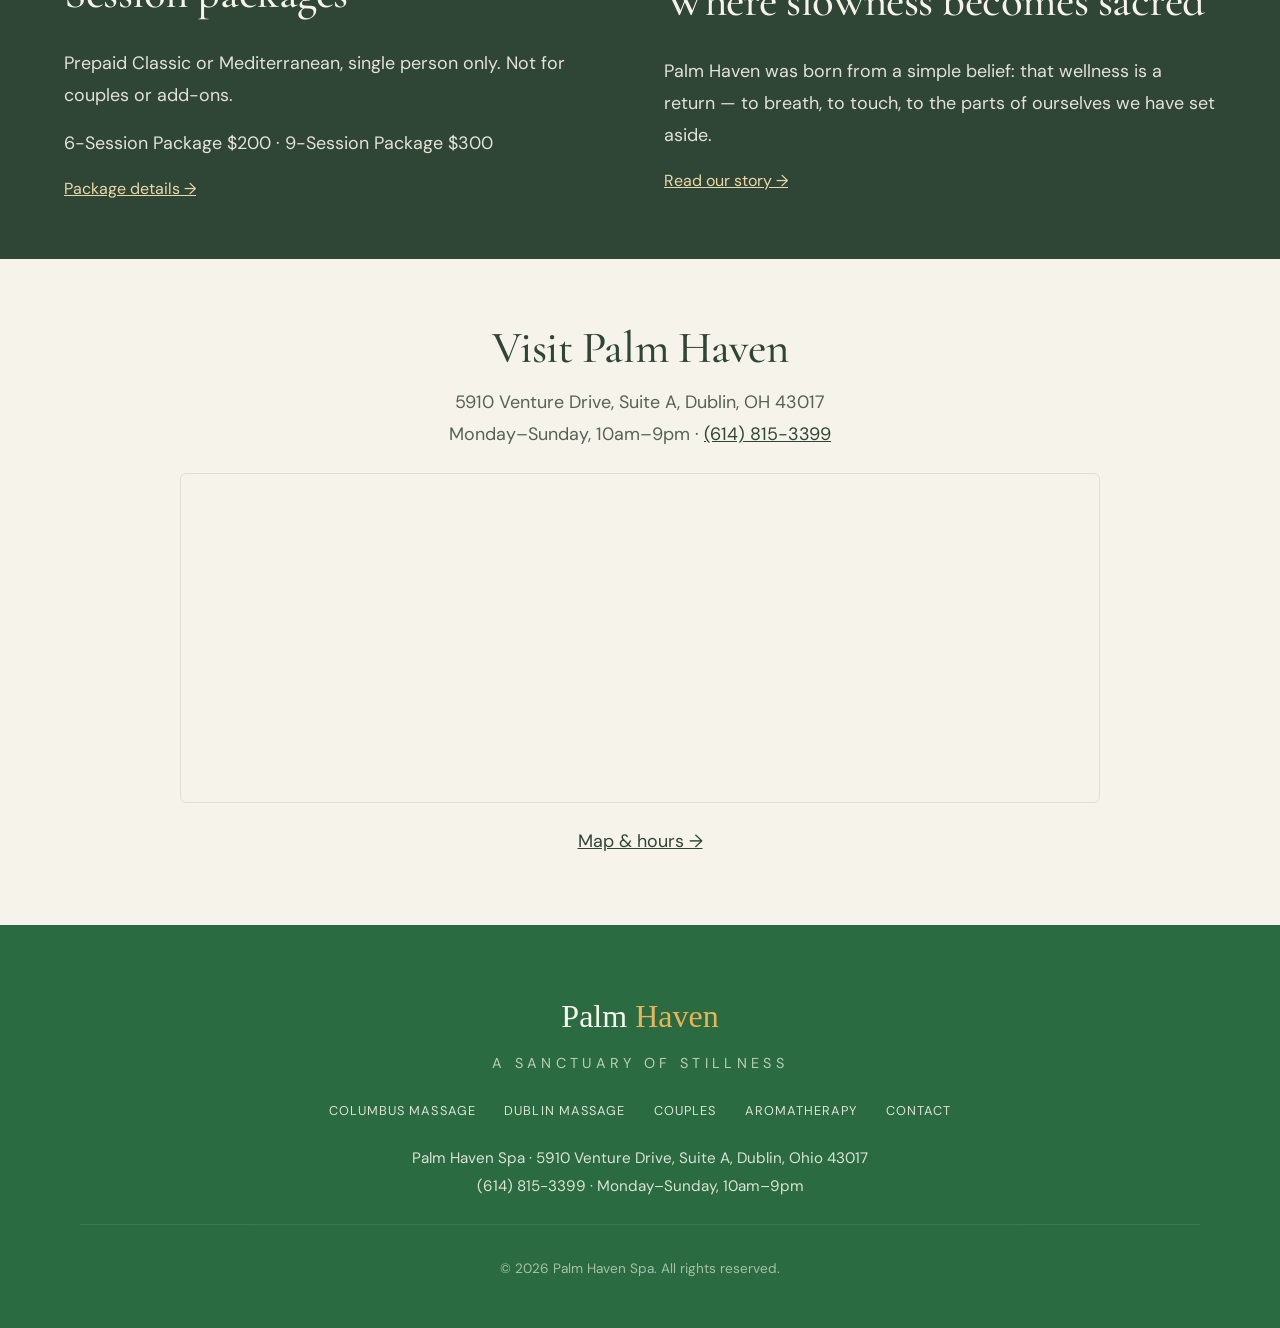
==== commit e2ed8544: "Update index.html" ====
--- a/index.html
+++ b/index.html
@@ -124,8 +124,8 @@
   </article>
   <article class="service-box">
     <h3>Add-ons</h3>
-    <p>Ten Ten extra minutes, or scent with no added time. Ask when you book or when you arrive..</p>
-    <p class="amt">Scalp Serenity Ritual $15<br>Happy Feet Ritual $15<br>Hot Stone Release $15<br>Face &amp; Eye Relaxation $15<br>Aroma Ritual $15 (no extra time) $15<br>Essential Oil Massage $25 $25</p>
+    <p>Ten extra minutes, or scent with no added time. Ask when you book or when you arrive.</p>
+    <p class="amt">Scalp Serenity Ritual $15<br>Happy Feet Ritual $15<br>Hot Stone Release $15<br>Face &amp; Eye Relaxation $15<br>Aroma Ritual (no extra time) $15<br>Essential Oil Massage (no extra time) $25</p>
   </article>
 </div>
 <section class="band">
